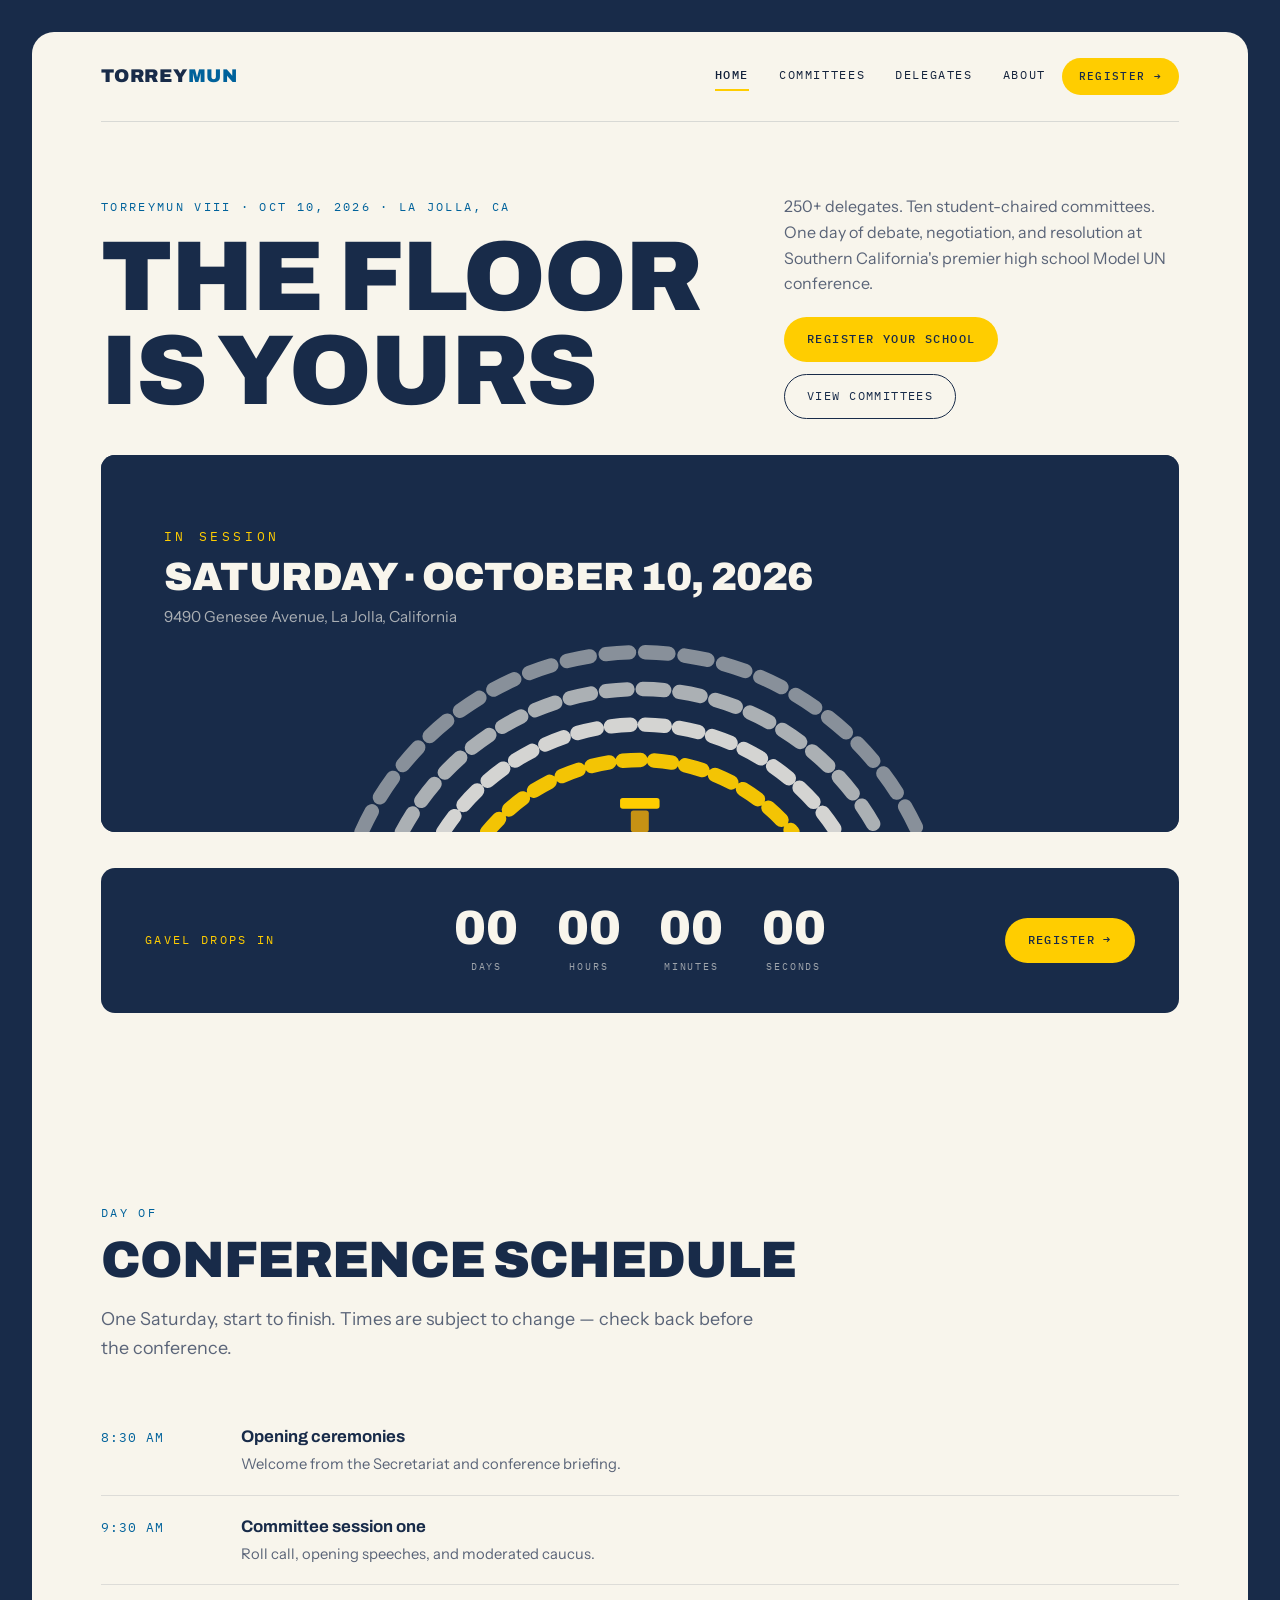
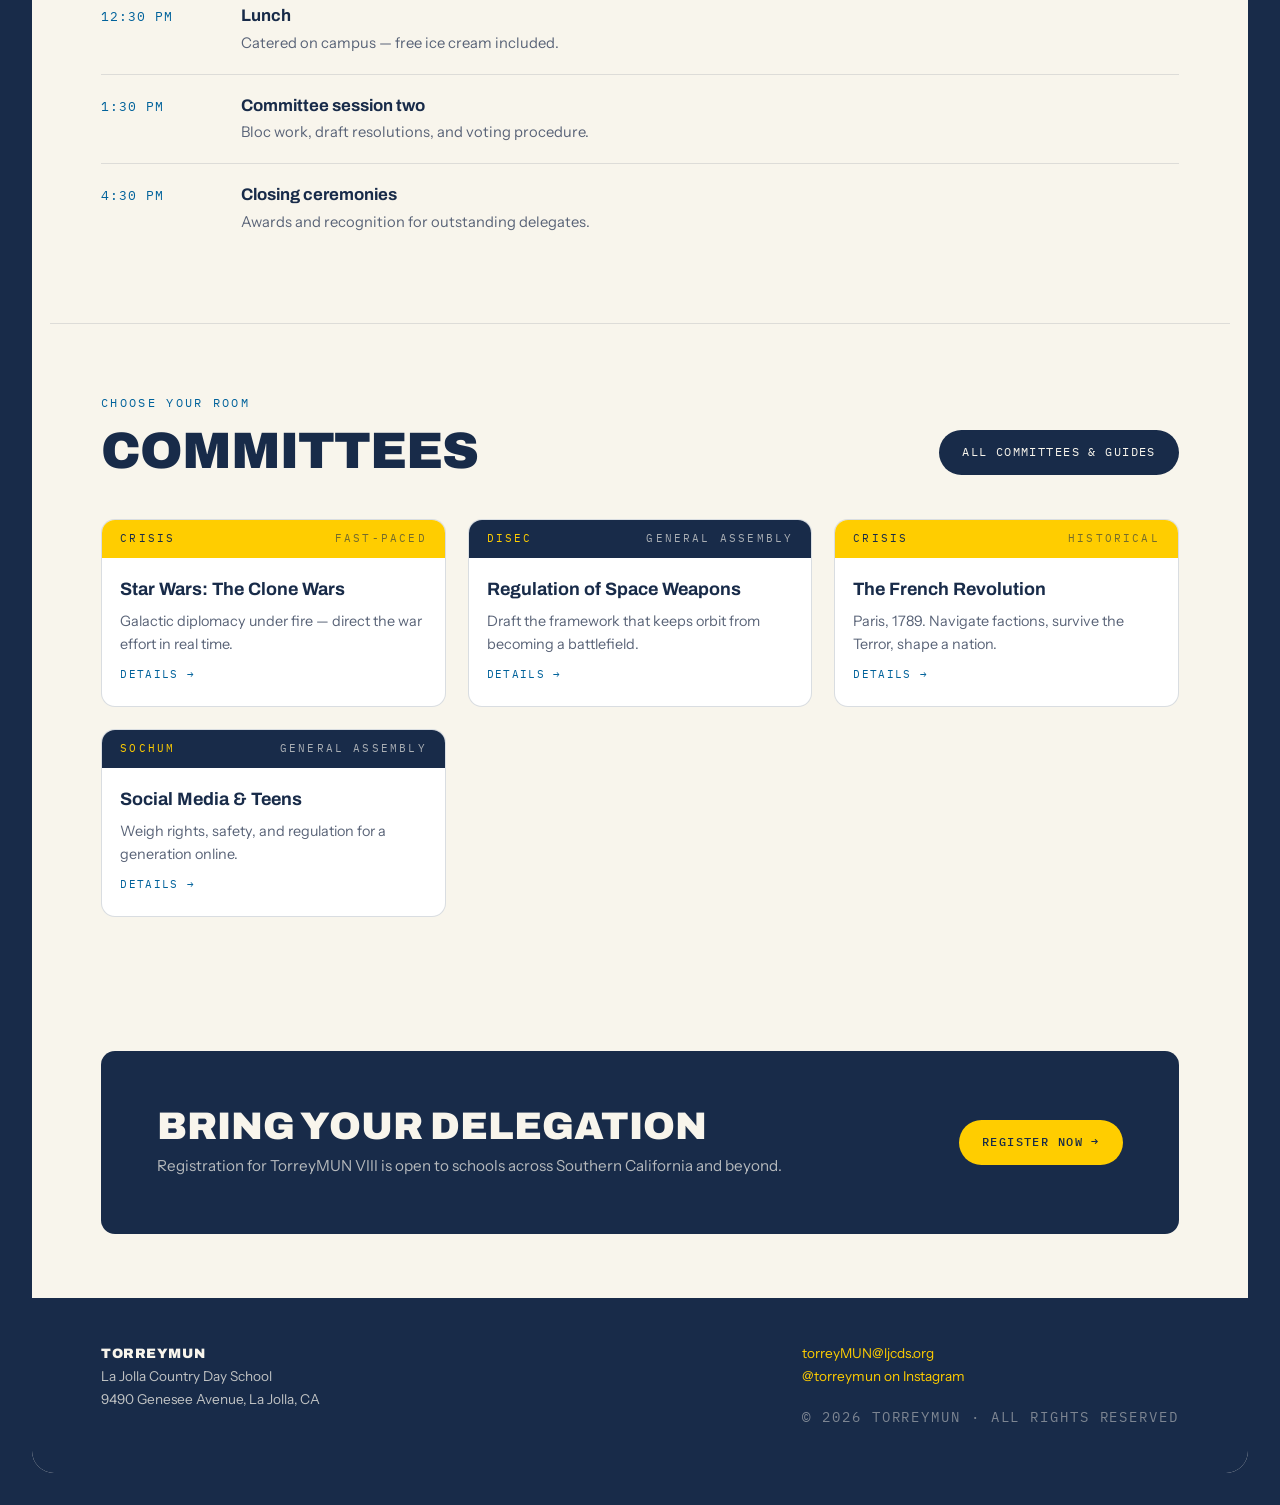
==== index.html @ b43b4462 "Add files via upload" ====
<!DOCTYPE html>
<html lang="en">
<head>
<meta charset="UTF-8">
<meta name="viewport" content="width=device-width, initial-scale=1.0">
<title>TorreyMUN VIII — October 10, 2026 · La Jolla Country Day School</title>
<meta name="description" content="TorreyMUN VIII: Southern California's premier high school Model United Nations conference. October 10, 2026 at La Jolla Country Day School.">
<link rel="preconnect" href="https://fonts.googleapis.com">
<link rel="preconnect" href="https://fonts.gstatic.com" crossorigin>
<link href="https://fonts.googleapis.com/css2?family=Archivo:wght@700;900&family=IBM+Plex+Mono:wght@400;500&family=Instrument+Sans:wght@400;500;600&display=swap" rel="stylesheet">
<link rel="stylesheet" href="styles.css">
</head>
<body>
<div class="page">

  <header class="wrap">
    <nav class="nav" aria-label="Main">
      <a class="brand" href="index.html">TORREY<span>MUN</span></a>
      <div class="nav-links">
        <a href="index.html" aria-current="page">Home</a>
        <a href="committees.html">Committees</a>
        <a href="delegates.html">Delegates</a>
        <a href="about.html">About</a>
      </div>
      <!-- REPLACE href with your registration Google Form link -->
      <a class="btn btn-gold btn-sm" href="#register">Register →</a>
    </nav>
  </header>

  <main>
    <section class="hero wrap">
      <div class="hero-grid">
        <div>
          <span class="eyebrow">TorreyMUN VIII · Oct 10, 2026 · La Jolla, CA</span>
          <h1 class="display">The floor<br>is yours</h1>
        </div>
        <div class="hero-side">
          <p>250+ delegates. Ten student-chaired committees. One day of debate, negotiation, and resolution at Southern California's premier high school Model UN conference.</p>
          <div class="hero-actions">
            <!-- REPLACE href with your registration Google Form link -->
            <a class="btn btn-gold" href="#register">Register your school</a>
            <a class="btn btn-outline" href="committees.html">View committees</a>
          </div>
        </div>
      </div>

      <!-- Assembly hall: seat rows drawn as dashed arcs -->
      <svg class="hall" viewBox="0 0 1200 420" role="img" aria-label="Illustration of a General Assembly hall viewed from above: curved rows of delegate seats facing a podium">
        <rect width="1200" height="420" fill="#182B49"/>
        <!-- podium at the front of the hall -->
        <rect x="578" y="382" width="44" height="12" rx="3" fill="#FFCD00"/>
        <rect x="590" y="396" width="20" height="24" rx="3" fill="#C69214"/>
        <!-- seat rows (dashed arcs, concave toward the podium) -->
        <g fill="none" stroke-linecap="round">
          <path d="M 290 420 A 340 340 0 0 1 910 420" stroke="#F8F5EC" stroke-width="16" stroke-dasharray="26 18" opacity="0.5"/>
          <path d="M 335 420 A 300 300 0 0 1 865 420" stroke="#F8F5EC" stroke-width="16" stroke-dasharray="24 17" opacity="0.66"/>
          <path d="M 381 420 A 260 260 0 0 1 819 420" stroke="#F8F5EC" stroke-width="16" stroke-dasharray="22 16" opacity="0.84"/>
          <path d="M 430 420 A 220 220 0 0 1 770 420" stroke="#FFCD00" stroke-width="16" stroke-dasharray="20 15" opacity="0.95"/>
        </g>
        <!-- header text inside hall -->
        <text x="70" y="96" fill="#FFCD00" font-family="'IBM Plex Mono', monospace" font-size="15" letter-spacing="4">IN SESSION</text>
        <text x="70" y="150" fill="#F8F5EC" font-family="'Archivo', sans-serif" font-weight="900" font-size="44" letter-spacing="-0.5">SATURDAY · OCTOBER 10, 2026</text>
        <text x="70" y="186" fill="rgba(248,245,236,0.65)" font-family="'Instrument Sans', sans-serif" font-size="17">9490 Genesee Avenue, La Jolla, California</text>
      </svg>

      <div class="countdown-strip">
        <p class="countdown-label">Gavel drops in</p>
        <div class="countdown" id="countdown" aria-live="polite">
          <div class="count-unit"><b id="cd-days">—</b><small>Days</small></div>
          <div class="count-unit"><b id="cd-hours">—</b><small>Hours</small></div>
          <div class="count-unit"><b id="cd-mins">—</b><small>Minutes</small></div>
          <div class="count-unit"><b id="cd-secs">—</b><small>Seconds</small></div>
        </div>
        <a class="btn btn-gold" href="#register">Register →</a>
      </div>
    </section>

    <section class="section wrap" id="schedule">
      <div class="section-head">
        <div>
          <span class="eyebrow">Day of</span>
          <h2 class="display">Conference schedule</h2>
        </div>
        <p class="lede">One Saturday, start to finish. Times are subject to change — check back before the conference.</p>
      </div>
      <ul class="schedule">
        <li><time>8:30 AM</time><div><strong>Opening ceremonies</strong><span>Welcome from the Secretariat and conference briefing.</span></div></li>
        <li><time>9:30 AM</time><div><strong>Committee session one</strong><span>Roll call, opening speeches, and moderated caucus.</span></div></li>
        <li><time>12:30 PM</time><div><strong>Lunch</strong><span>Catered on campus — free ice cream included.</span></div></li>
        <li><time>1:30 PM</time><div><strong>Committee session two</strong><span>Bloc work, draft resolutions, and voting procedure.</span></div></li>
        <li><time>4:30 PM</time><div><strong>Closing ceremonies</strong><span>Awards and recognition for outstanding delegates.</span></div></li>
      </ul>
    </section>

    <section class="section wrap">
      <div class="section-head">
        <div>
          <span class="eyebrow">Choose your room</span>
          <h2 class="display">Committees</h2>
        </div>
        <a class="btn btn-navy" href="committees.html">All committees &amp; guides</a>
      </div>
      <div class="card-grid">
        <article class="placard crisis">
          <div class="placard-top"><span>Crisis</span><span class="type">Fast-paced</span></div>
          <div class="placard-body">
            <h3>Star Wars: The Clone Wars</h3>
            <p>Galactic diplomacy under fire — direct the war effort in real time.</p>
            <a class="placard-link" href="committees.html">Details →</a>
          </div>
        </article>
        <article class="placard">
          <div class="placard-top"><span>DISEC</span><span class="type">General Assembly</span></div>
          <div class="placard-body">
            <h3>Regulation of Space Weapons</h3>
            <p>Draft the framework that keeps orbit from becoming a battlefield.</p>
            <a class="placard-link" href="committees.html">Details →</a>
          </div>
        </article>
        <article class="placard crisis">
          <div class="placard-top"><span>Crisis</span><span class="type">Historical</span></div>
          <div class="placard-body">
            <h3>The French Revolution</h3>
            <p>Paris, 1789. Navigate factions, survive the Terror, shape a nation.</p>
            <a class="placard-link" href="committees.html">Details →</a>
          </div>
        </article>
        <article class="placard">
          <div class="placard-top"><span>SOCHUM</span><span class="type">General Assembly</span></div>
          <div class="placard-body">
            <h3>Social Media &amp; Teens</h3>
            <p>Weigh rights, safety, and regulation for a generation online.</p>
            <a class="placard-link" href="committees.html">Details →</a>
          </div>
        </article>
      </div>
    </section>

    <div class="wrap" id="register">
      <div class="cta-band">
        <div>
          <h2>Bring your delegation</h2>
          <p>Registration for TorreyMUN VIII is open to schools across Southern California and beyond.</p>
        </div>
        <!-- REPLACE href with your registration Google Form link -->
        <a class="btn btn-gold" href="mailto:torreyMUN@ljcds.org?subject=TorreyMUN%20VIII%20Registration">Register now →</a>
      </div>
    </div>
  </main>

  <footer class="footer">
    <div class="wrap">
      <div>
        <p class="footer-brand">TORREYMUN</p>
        <p>La Jolla Country Day School<br>9490 Genesee Avenue, La Jolla, CA</p>
      </div>
      <div>
        <p><a href="mailto:torreyMUN@ljcds.org">torreyMUN@ljcds.org</a><br>
        <a href="https://instagram.com/torreymun" rel="noopener">@torreymun on Instagram</a></p>
        <p class="footer-meta">© 2026 TorreyMUN · All rights reserved</p>
      </div>
    </div>
  </footer>

</div>

<script>
(function () {
  var target = new Date("2026-10-10T08:30:00-07:00").getTime();
  var els = {
    d: document.getElementById("cd-days"),
    h: document.getElementById("cd-hours"),
    m: document.getElementById("cd-mins"),
    s: document.getElementById("cd-secs")
  };
  function pad(n) { return String(n).padStart(2, "0"); }
  function tick() {
    var diff = target - Date.now();
    if (diff <= 0) {
      els.d.textContent = "00"; els.h.textContent = "00";
      els.m.textContent = "00"; els.s.textContent = "00";
      return;
    }
    els.d.textContent = pad(Math.floor(diff / 864e5));
    els.h.textContent = pad(Math.floor(diff / 36e5) % 24);
    els.m.textContent = pad(Math.floor(diff / 6e4) % 60);
    els.s.textContent = pad(Math.floor(diff / 1e3) % 60);
    setTimeout(tick, 1000);
  }
  tick();
})();
</script>
</body>
</html>
---- styles.css ----
/* ============================================================
   TorreyMUN — shared styles
   Palette (UC San Diego brand colors):
   Navy  #182B49  · Blue #00629B · Gold #FFCD00
   Cream #F8F5EC  · Ink  #10203B
   ============================================================ */

:root {
  --navy: #182B49;
  --navy-deep: #101E34;
  --blue: #00629B;
  --gold: #FFCD00;
  --gold-deep: #C69214;
  --cream: #F8F5EC;
  --sand: #EDE7D8;
  --ink: #14233C;
  --muted: #5A6478;
  --radius-card: 22px;
  --radius-inner: 14px;
  --font-display: "Archivo", sans-serif;
  --font-body: "Instrument Sans", sans-serif;
  --font-mono: "IBM Plex Mono", monospace;
}

* { box-sizing: border-box; margin: 0; padding: 0; }

html { scroll-behavior: smooth; }

body {
  background: var(--navy);
  color: var(--ink);
  font-family: var(--font-body);
  font-size: 1rem;
  line-height: 1.6;
  -webkit-font-smoothing: antialiased;
}

/* The floating cream "page" on the navy frame */
.page {
  background: var(--cream);
  border-radius: var(--radius-card);
  margin: clamp(10px, 2.5vw, 36px);
  overflow: hidden;
  min-height: calc(100vh - clamp(20px, 5vw, 72px));
  display: flex;
  flex-direction: column;
}

.wrap {
  width: 100%;
  max-width: 1180px;
  margin-inline: auto;
  padding-inline: clamp(20px, 4vw, 56px);
}

/* ---------- Navigation ---------- */
.nav {
  display: flex;
  align-items: center;
  gap: 16px;
  flex-wrap: wrap;
  padding-block: clamp(16px, 2.5vw, 26px);
  border-bottom: 1px solid rgba(24, 43, 73, 0.14);
}

.brand {
  font-family: var(--font-display);
  font-weight: 900;
  letter-spacing: 0.04em;
  font-size: 1.15rem;
  color: var(--navy);
  text-decoration: none;
  margin-right: auto;
  white-space: nowrap;
}
.brand span { color: var(--blue); }

.nav-links {
  display: flex;
  gap: clamp(14px, 2.4vw, 30px);
  align-items: center;
  flex-wrap: wrap;
}

.nav-links a {
  font-family: var(--font-mono);
  font-size: 0.72rem;
  letter-spacing: 0.14em;
  text-transform: uppercase;
  color: var(--ink);
  text-decoration: none;
  padding-block: 4px;
  border-bottom: 2px solid transparent;
}
.nav-links a:hover { border-bottom-color: var(--gold-deep); }
.nav-links a[aria-current="page"] { border-bottom-color: var(--gold); font-weight: 500; }

/* ---------- Buttons ---------- */
.btn {
  display: inline-flex;
  align-items: center;
  gap: 8px;
  font-family: var(--font-mono);
  font-size: 0.74rem;
  letter-spacing: 0.12em;
  text-transform: uppercase;
  text-decoration: none;
  border-radius: 999px;
  padding: 12px 22px;
  transition: transform 0.15s ease, background 0.15s ease;
  cursor: pointer;
  border: 1.5px solid transparent;
}
.btn:active { transform: scale(0.97); }

.btn-gold { background: var(--gold); color: var(--navy); font-weight: 500; }
.btn-gold:hover { background: #FFD83D; }

.btn-navy { background: var(--navy); color: var(--cream); }
.btn-navy:hover { background: var(--blue); }

.btn-outline { border-color: var(--navy); color: var(--navy); background: transparent; }
.btn-outline:hover { background: var(--navy); color: var(--cream); }

.btn-sm { padding: 9px 16px; font-size: 0.68rem; }

/* ---------- Type ---------- */
.display {
  font-family: var(--font-display);
  font-weight: 900;
  text-transform: uppercase;
  line-height: 0.95;
  letter-spacing: -0.02em;
  color: var(--navy);
}

h1.display { font-size: clamp(2.6rem, 8.5vw, 6.2rem); }
h2.display { font-size: clamp(1.9rem, 4.5vw, 3.2rem); }

.eyebrow {
  font-family: var(--font-mono);
  font-size: 0.72rem;
  letter-spacing: 0.2em;
  text-transform: uppercase;
  color: var(--blue);
  display: block;
  margin-bottom: 14px;
}

.lede { font-size: clamp(1rem, 1.4vw, 1.15rem); color: var(--muted); max-width: 56ch; }

/* ---------- Hero ---------- */
.hero { padding-block: clamp(36px, 6vw, 72px) clamp(28px, 4vw, 48px); }

.hero-grid {
  display: grid;
  grid-template-columns: 1.6fr 1fr;
  gap: clamp(24px, 4vw, 64px);
  align-items: end;
}

.hero-side p { color: var(--muted); margin-bottom: 20px; }
.hero-actions { display: flex; gap: 12px; flex-wrap: wrap; }

/* ---------- Assembly hall figure ---------- */
.hall {
  display: block;
  width: 100%;
  border-radius: var(--radius-inner);
  background: var(--navy);
  margin-block: clamp(20px, 3vw, 36px);
}

/* ---------- Countdown ---------- */
.countdown-strip {
  background: var(--navy);
  color: var(--cream);
  border-radius: var(--radius-inner);
  padding: clamp(22px, 3.5vw, 36px) clamp(20px, 4vw, 44px);
  display: flex;
  align-items: center;
  gap: clamp(18px, 4vw, 48px);
  flex-wrap: wrap;
  justify-content: space-between;
  margin-bottom: clamp(40px, 6vw, 72px);
}
.countdown-label { font-family: var(--font-mono); font-size: 0.72rem; letter-spacing: 0.2em; text-transform: uppercase; color: var(--gold); max-width: 22ch; }
.countdown { display: flex; gap: clamp(16px, 3vw, 40px); }
.count-unit { text-align: center; }
.count-unit b {
  display: block;
  font-family: var(--font-display);
  font-weight: 900;
  font-size: clamp(1.8rem, 4.5vw, 3rem);
  line-height: 1;
  color: var(--cream);
  font-variant-numeric: tabular-nums;
}
.count-unit small { font-family: var(--font-mono); font-size: 0.62rem; letter-spacing: 0.18em; text-transform: uppercase; color: rgba(248,245,236,0.6); }

/* ---------- Sections ---------- */
.section { padding-block: clamp(36px, 5.5vw, 72px); }
.section + .section { border-top: 1px solid rgba(24,43,73,0.12); }
.section-head { margin-bottom: clamp(24px, 3.5vw, 44px); display: flex; justify-content: space-between; align-items: end; gap: 20px; flex-wrap: wrap; }

/* ---------- Schedule ---------- */
.schedule { list-style: none; }
.schedule li {
  display: grid;
  grid-template-columns: 120px 1fr;
  gap: 20px;
  padding-block: 18px;
  border-bottom: 1px solid rgba(24,43,73,0.12);
  align-items: baseline;
}
.schedule li:last-child { border-bottom: none; }
.schedule time { font-family: var(--font-mono); font-size: 0.8rem; letter-spacing: 0.08em; color: var(--blue); }
.schedule strong { font-family: var(--font-display); font-weight: 700; font-size: 1.05rem; color: var(--navy); display: block; }
.schedule span { color: var(--muted); font-size: 0.92rem; }

/* ---------- Committee placards ---------- */
.card-grid {
  display: grid;
  grid-template-columns: repeat(auto-fill, minmax(255px, 1fr));
  gap: clamp(14px, 2vw, 22px);
}

.placard {
  background: #fff;
  border: 1.5px solid rgba(24,43,73,0.16);
  border-radius: var(--radius-inner);
  overflow: hidden;
  display: flex;
  flex-direction: column;
  transition: transform 0.18s ease, box-shadow 0.18s ease;
}
.placard:hover { transform: translateY(-4px); box-shadow: 0 12px 28px rgba(16,30,52,0.14); }

.placard-top {
  background: var(--navy);
  color: var(--gold);
  font-family: var(--font-mono);
  font-size: 0.68rem;
  letter-spacing: 0.2em;
  text-transform: uppercase;
  padding: 10px 18px;
  display: flex;
  justify-content: space-between;
  gap: 10px;
}
.placard-top .type { color: rgba(248,245,236,0.65); }

.placard-body { padding: 20px 18px 22px; display: flex; flex-direction: column; gap: 10px; flex: 1; }
.placard-body h3 { font-family: var(--font-display); font-weight: 700; font-size: 1.12rem; line-height: 1.25; color: var(--navy); }
.placard-body p { font-size: 0.9rem; color: var(--muted); flex: 1; }

.placard-link {
  font-family: var(--font-mono); font-size: 0.7rem; letter-spacing: 0.12em; text-transform: uppercase;
  color: var(--blue); text-decoration: none; display: inline-flex; align-items: center; gap: 6px;
}
.placard-link:hover { color: var(--navy); text-decoration: underline; }

/* Crisis variant */
.placard.crisis .placard-top { background: var(--gold); color: var(--navy); }
.placard.crisis .placard-top .type { color: rgba(24,43,73,0.6); }

/* ---------- Info panels / checklists ---------- */
.panel {
  background: var(--sand);
  border-radius: var(--radius-inner);
  padding: clamp(22px, 3vw, 34px);
}
.panel h3 { font-family: var(--font-display); font-weight: 700; font-size: 1.15rem; color: var(--navy); margin-bottom: 12px; text-transform: uppercase; letter-spacing: 0.02em; }

.two-col { display: grid; grid-template-columns: 1fr 1fr; gap: clamp(16px, 2.5vw, 28px); }

.checklist { list-style: none; }
.checklist li { padding: 10px 0 10px 30px; position: relative; border-bottom: 1px solid rgba(24,43,73,0.1); font-size: 0.95rem; }
.checklist li:last-child { border-bottom: none; }
.checklist li::before {
  content: "";
  position: absolute; left: 0; top: 16px;
  width: 14px; height: 14px; border-radius: 3px;
  background: var(--gold);
}

/* Step flow */
.steps { display: grid; grid-template-columns: repeat(auto-fit, minmax(210px, 1fr)); gap: clamp(14px, 2vw, 22px); counter-reset: step; }
.step { background: #fff; border: 1.5px solid rgba(24,43,73,0.16); border-radius: var(--radius-inner); padding: 22px 20px; counter-increment: step; }
.step::before {
  content: counter(step, decimal-leading-zero);
  font-family: var(--font-mono); font-size: 0.72rem; letter-spacing: 0.16em;
  color: var(--gold-deep); display: block; margin-bottom: 10px;
}
.step h3 { font-family: var(--font-display); font-weight: 700; font-size: 1.05rem; color: var(--navy); margin-bottom: 8px; }
.step p { font-size: 0.9rem; color: var(--muted); }

/* ---------- Paper spec ---------- */
.spec-grid { display: grid; grid-template-columns: repeat(auto-fit, minmax(160px, 1fr)); gap: 14px; margin-top: 8px; }
.spec {
  background: #fff; border: 1.5px solid rgba(24,43,73,0.16);
  border-radius: var(--radius-inner); padding: 18px;
}
.spec b { font-family: var(--font-display); font-weight: 700; color: var(--navy); display: block; font-size: 1rem; }
.spec small { font-family: var(--font-mono); font-size: 0.62rem; letter-spacing: 0.16em; text-transform: uppercase; color: var(--muted); }

/* ---------- Timeline (about) ---------- */
.timeline { list-style: none; border-left: 2px solid var(--gold); margin-left: 6px; }
.timeline li { padding: 0 0 26px 26px; position: relative; }
.timeline li:last-child { padding-bottom: 4px; }
.timeline li::before {
  content: ""; position: absolute; left: -8px; top: 4px;
  width: 14px; height: 14px; border-radius: 50%;
  background: var(--navy); border: 3px solid var(--gold);
}
.timeline b { font-family: var(--font-mono); font-size: 0.72rem; letter-spacing: 0.16em; color: var(--blue); display: block; margin-bottom: 4px; }
.timeline p { color: var(--ink); font-size: 0.97rem; max-width: 60ch; }

/* ---------- Secretariat ---------- */
.people { display: grid; grid-template-columns: repeat(auto-fill, minmax(200px, 1fr)); gap: clamp(14px, 2vw, 22px); }
.person { background: #fff; border: 1.5px solid rgba(24,43,73,0.16); border-radius: var(--radius-inner); padding: 24px 20px; text-align: center; }
.avatar {
  width: 72px; height: 72px; border-radius: 50%;
  background: var(--navy); color: var(--gold);
  font-family: var(--font-display); font-weight: 900; font-size: 1.5rem;
  display: flex; align-items: center; justify-content: center;
  margin: 0 auto 14px;
}
.person h3 { font-family: var(--font-display); font-weight: 700; font-size: 1.02rem; color: var(--navy); }
.person small { font-family: var(--font-mono); font-size: 0.62rem; letter-spacing: 0.14em; text-transform: uppercase; color: var(--gold-deep); display: block; margin: 6px 0 10px; }
.person p { font-size: 0.86rem; color: var(--muted); }

/* ---------- Badges row ---------- */
.badges { display: flex; flex-wrap: wrap; gap: 10px; }
.badge {
  font-family: var(--font-mono); font-size: 0.7rem; letter-spacing: 0.12em; text-transform: uppercase;
  border: 1.5px solid var(--navy); color: var(--navy);
  border-radius: 999px; padding: 8px 16px;
}

/* ---------- CTA band ---------- */
.cta-band {
  background: var(--navy);
  border-radius: var(--radius-inner);
  color: var(--cream);
  padding: clamp(30px, 5vw, 56px);
  display: flex; align-items: center; justify-content: space-between; gap: 24px; flex-wrap: wrap;
  margin-block: clamp(36px, 5vw, 64px);
}
.cta-band h2 { font-family: var(--font-display); font-weight: 900; text-transform: uppercase; font-size: clamp(1.5rem, 3.4vw, 2.4rem); line-height: 1; }
.cta-band p { color: rgba(248,245,236,0.7); margin-top: 8px; font-size: 0.95rem; }

/* ---------- Footer ---------- */
.footer {
  margin-top: auto;
  background: var(--navy);
  color: rgba(248,245,236,0.75);
  padding-block: clamp(28px, 4vw, 44px);
}
.footer .wrap { display: flex; justify-content: space-between; gap: 24px; flex-wrap: wrap; align-items: start; }
.footer-brand { font-family: var(--font-display); font-weight: 900; font-size: 1.2rem; color: var(--cream); letter-spacing: 0.04em; }
.footer a { color: var(--gold); text-decoration: none; }
.footer a:hover { text-decoration: underline; }
.footer p { font-size: 0.85rem; line-height: 1.7; }
.footer-meta { font-family: var(--font-mono); font-size: 0.66rem; letter-spacing: 0.14em; text-transform: uppercase; margin-top: 18px; color: rgba(248,245,236,0.45); }

/* ---------- Focus + motion ---------- */
a:focus-visible, button:focus-visible {
  outline: 3px solid var(--gold);
  outline-offset: 2px;
  border-radius: 4px;
}

@media (prefers-reduced-motion: reduce) {
  html { scroll-behavior: auto; }
  * { transition: none !important; animation: none !important; }
}

/* ---------- Responsive ---------- */
@media (max-width: 860px) {
  .hero-grid { grid-template-columns: 1fr; align-items: start; }
  .two-col { grid-template-columns: 1fr; }
}

@media (max-width: 560px) {
  .nav { gap: 10px; }
  .brand { width: 100%; }
  .nav-links { gap: 14px; }
  .schedule li { grid-template-columns: 1fr; gap: 4px; }
  .countdown-strip { justify-content: center; text-align: center; }
  .countdown-label { max-width: none; }
  .cta-band { text-align: center; justify-content: center; }
}
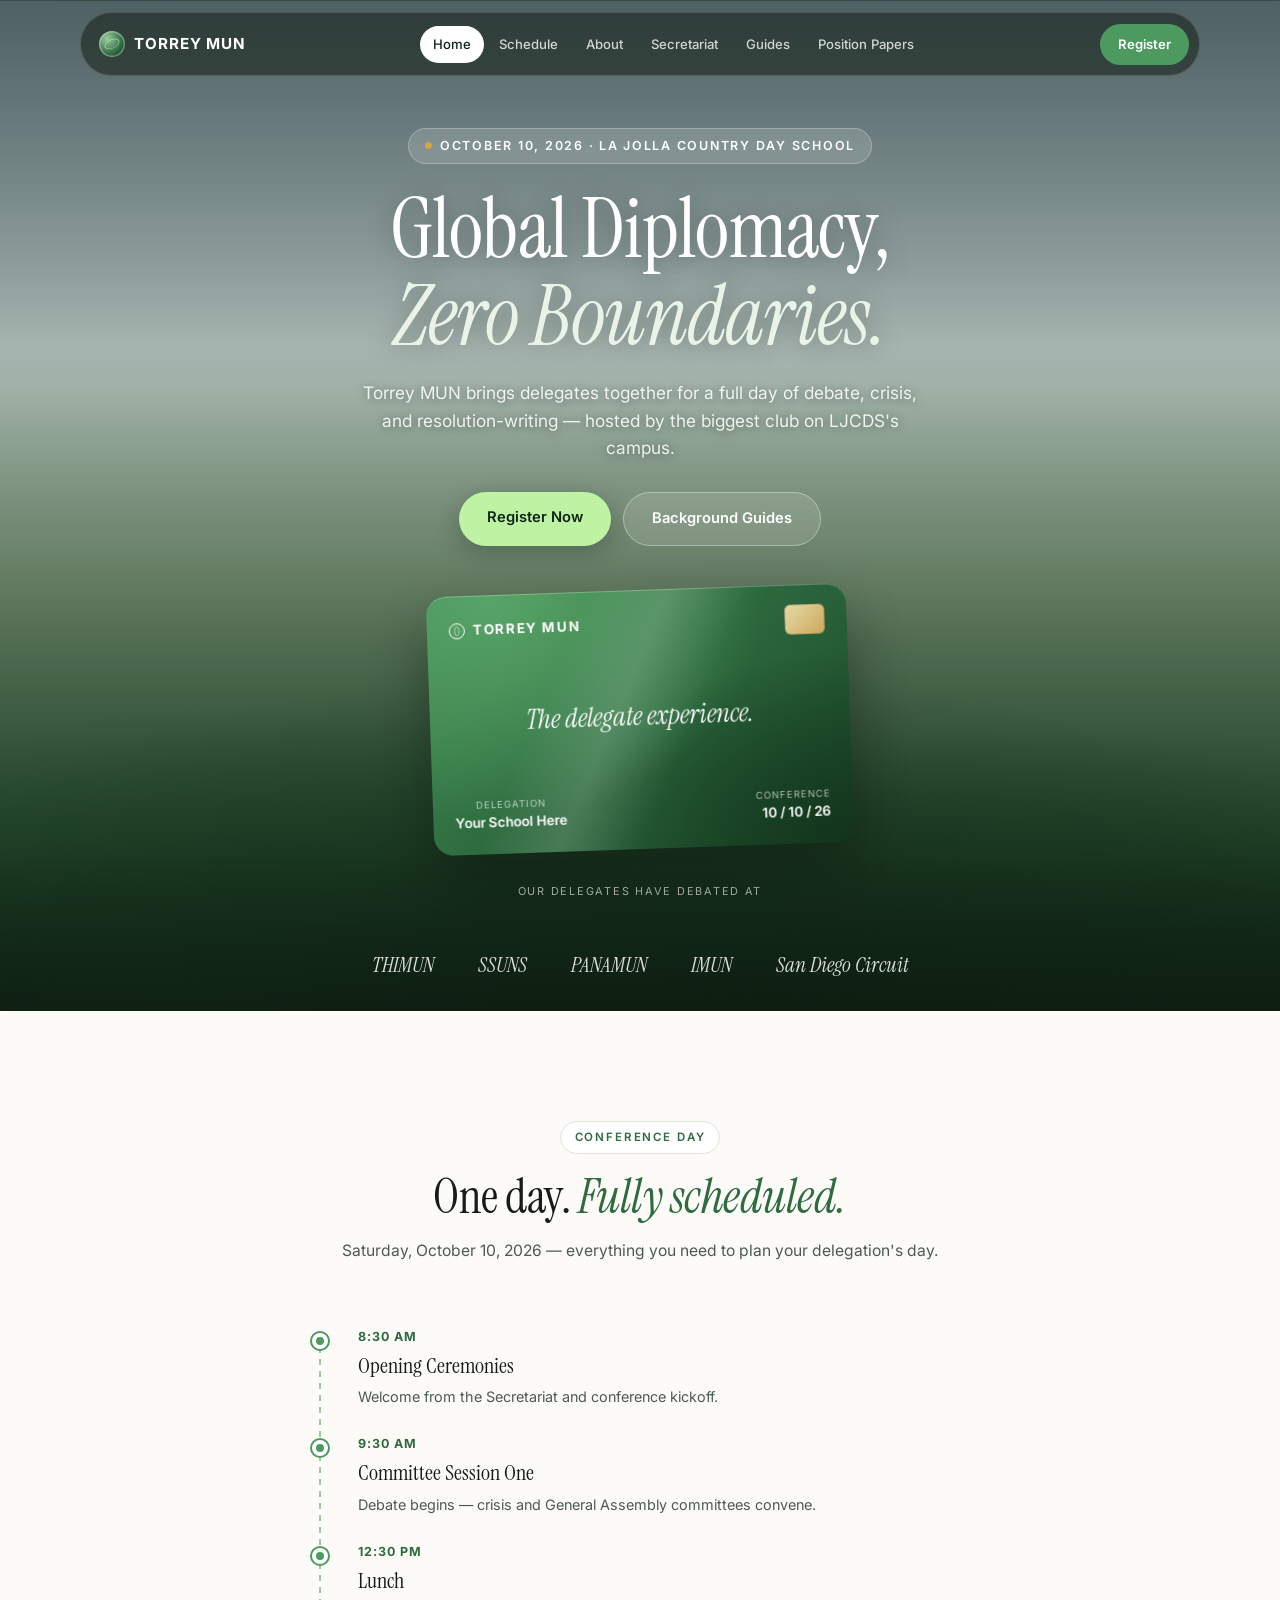
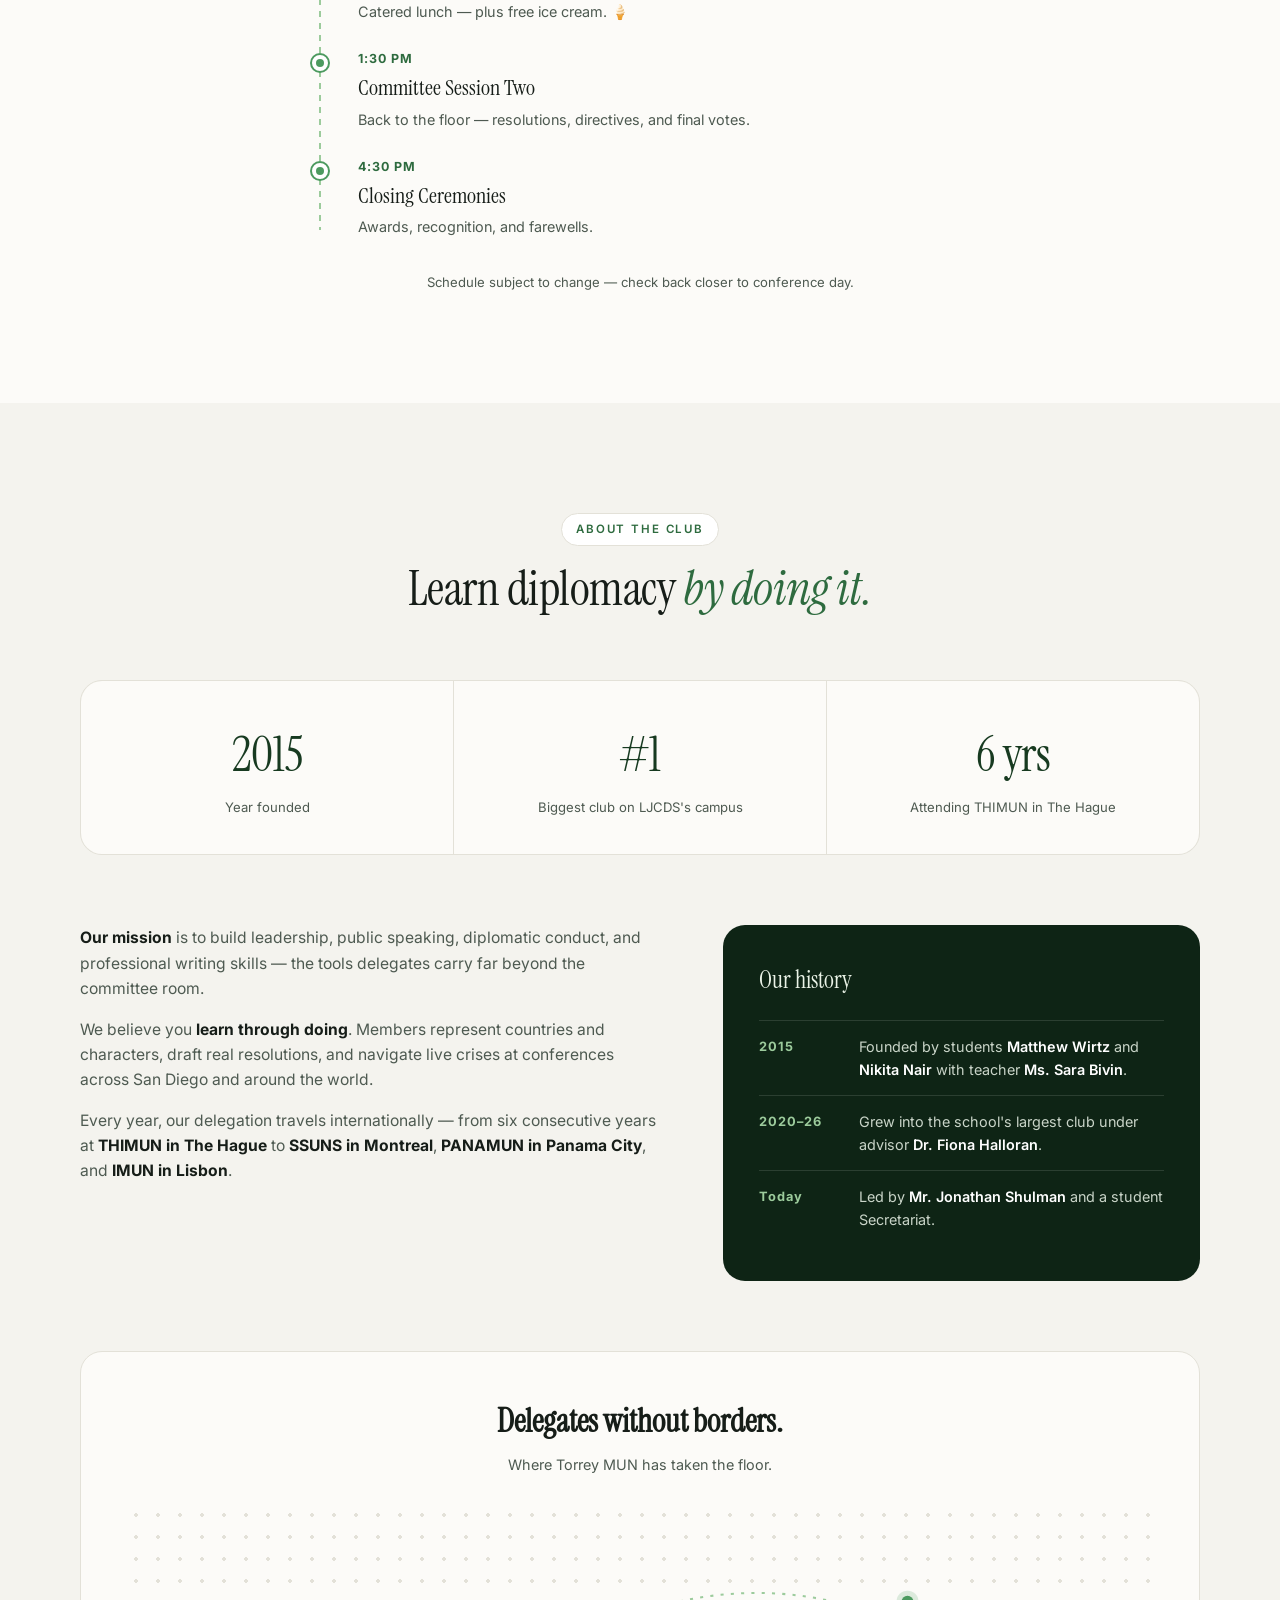
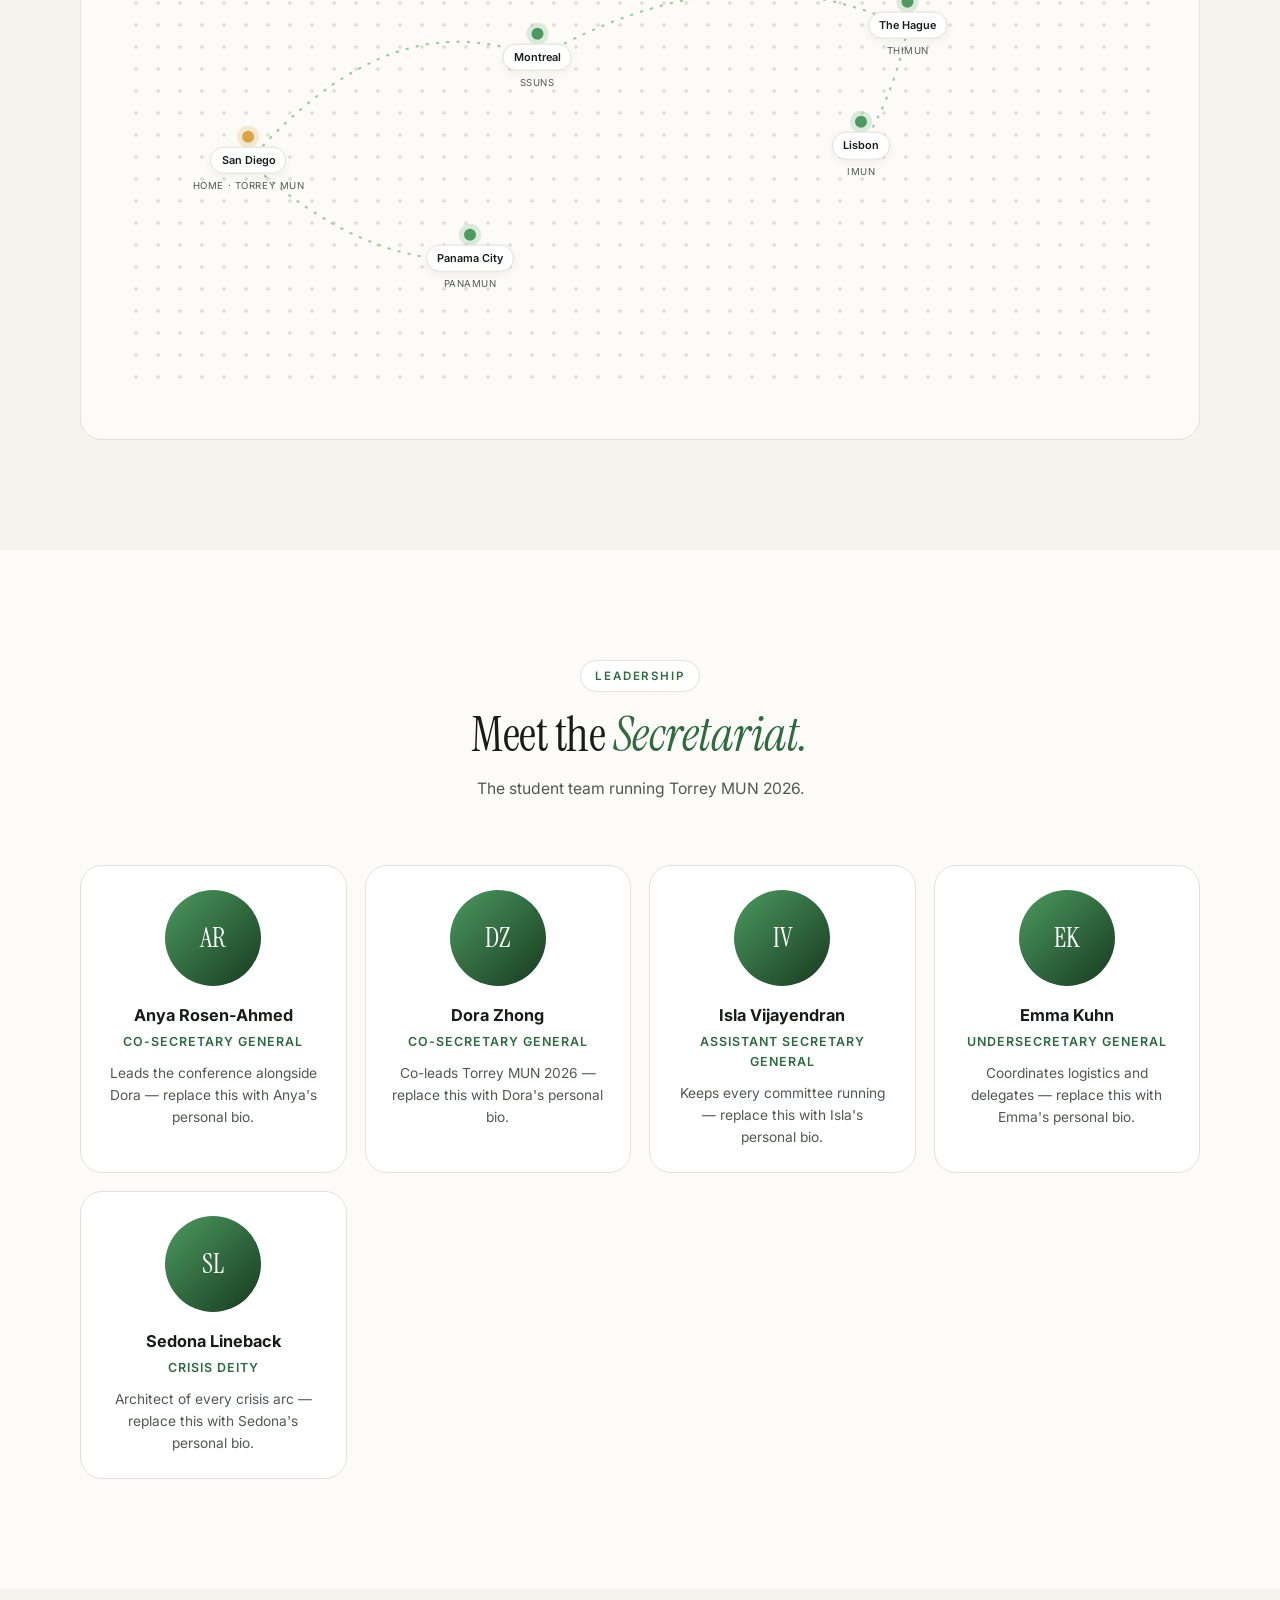
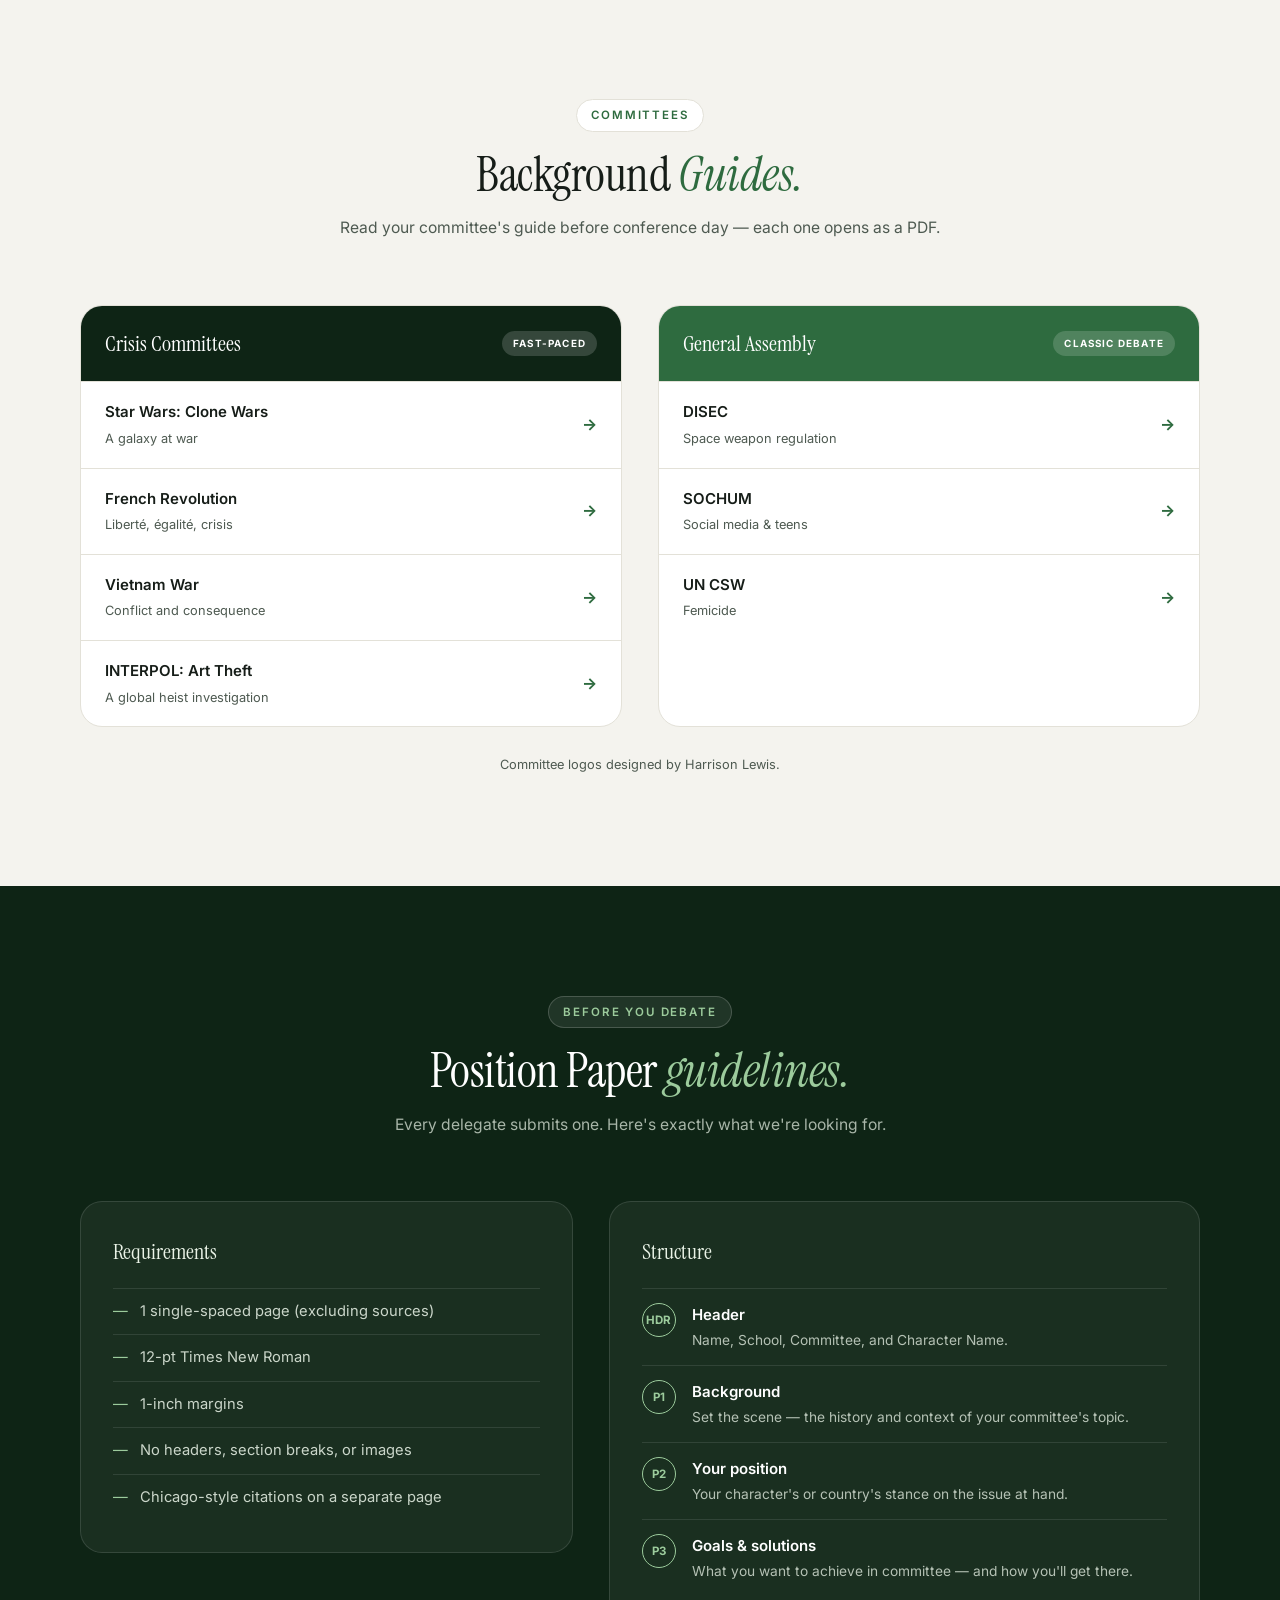
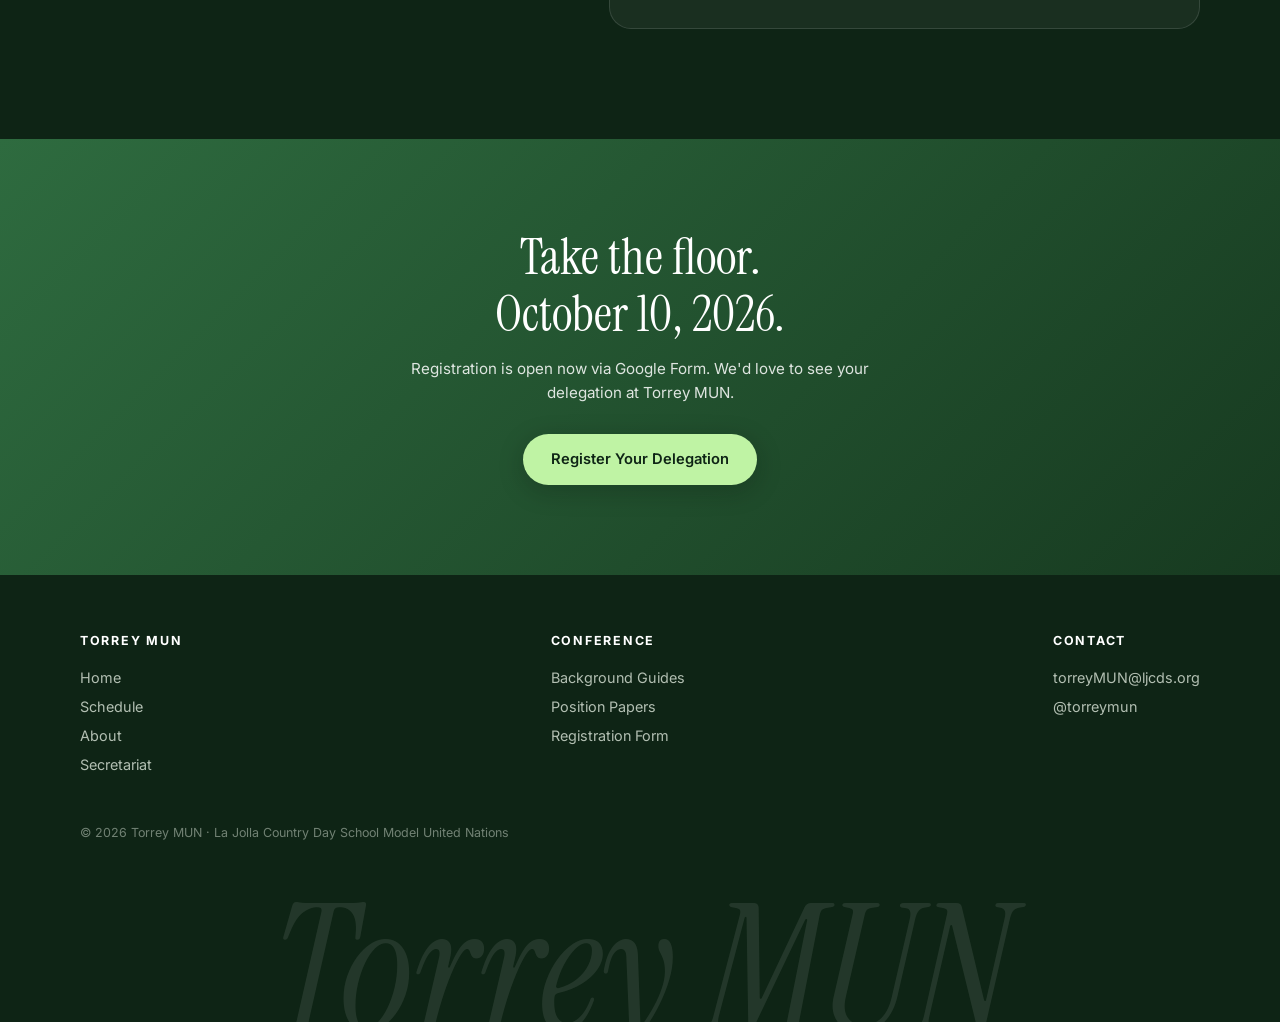
==== commit 62ac9397: "Replace 'Hello World' with 'Goodbye World'" ====
--- a/index.html
+++ b/index.html
@@ -3,192 +3,845 @@
 <head>
 <meta charset="UTF-8">
 <meta name="viewport" content="width=device-width, initial-scale=1.0">
-<title>TorreyMUN VIII — October 10, 2026 · La Jolla Country Day School</title>
-<meta name="description" content="TorreyMUN VIII: Southern California's premier high school Model United Nations conference. October 10, 2026 at La Jolla Country Day School.">
+<title>Torrey MUN — La Jolla Country Day School Model United Nations</title>
+<meta name="description" content="Torrey MUN Conference — October 10, 2026 at La Jolla Country Day School. Registration, schedule, background guides, and position paper guidelines.">
+
 <link rel="preconnect" href="https://fonts.googleapis.com">
 <link rel="preconnect" href="https://fonts.gstatic.com" crossorigin>
-<link href="https://fonts.googleapis.com/css2?family=Archivo:wght@700;900&family=IBM+Plex+Mono:wght@400;500&family=Instrument+Sans:wght@400;500;600&display=swap" rel="stylesheet">
-<link rel="stylesheet" href="styles.css">
+<link href="https://fonts.googleapis.com/css2?family=Instrument+Serif:ital@0;1&family=Inter:wght@400;500;600;700&display=swap" rel="stylesheet">
+
+<style>
+/* ============================================================
+   ✏️  EDIT ME — QUICK CONFIG
+   1. HERO IMAGES: paste your own image URLs below.
+      - Desktop image: wide/landscape works best (e.g. 2400×1400)
+      - Mobile image: tall/portrait works best (e.g. 1080×1600)
+      If you leave these blank, a built-in green gradient shows instead.
+   2. LINKS: search this file for "REPLACE-LINK" to update the
+      Google Form registration link and the Drive PDF links.
+   ============================================================ */
+:root{
+  --hero-bg-desktop: url('');   /* ← paste desktop image URL between the quotes */
+  --hero-bg-mobile:  url('');   /* ← paste mobile image URL between the quotes  */
+
+  /* ---- design tokens (safe to tweak) ---- */
+  --green-950:#0E2415;
+  --green-900:#173A20;
+  --green-700:#2E6B3F;
+  --green-500:#4C9A5F;
+  --green-300:#9CCB9C;
+  --cream:#F4F3EE;
+  --paper:#FCFBF8;
+  --ink:#161D18;
+  --ink-soft:#4E5A51;
+  --line:#E3E1D8;
+  --gold:#D9A441;
+  --nav-h:64px;
+  --radius-lg:22px;
+  --radius-md:14px;
+}
+
+*{margin:0;padding:0;box-sizing:border-box}
+html{scroll-behavior:smooth}
+@media (prefers-reduced-motion: reduce){
+  html{scroll-behavior:auto}
+  *,*::before,*::after{animation:none!important;transition:none!important}
+}
+body{
+  font-family:'Inter',system-ui,-apple-system,sans-serif;
+  color:var(--ink);
+  background:var(--cream);
+  line-height:1.6;
+  -webkit-font-smoothing:antialiased;
+}
+img{max-width:100%;display:block}
+a{color:inherit}
+.container{width:min(1120px,92%);margin:0 auto}
+section{scroll-margin-top:calc(var(--nav-h) + 18px)}
+
+/* ================= STICKY NAV ================= */
+.nav-wrap{
+  position:fixed;top:0;left:0;right:0;z-index:100;
+  padding:12px 0;
+  transition:padding .25s ease;
+}
+.nav{
+  width:min(1120px,94%);
+  margin:0 auto;
+  height:var(--nav-h);
+  display:flex;align-items:center;justify-content:space-between;gap:12px;
+  padding:0 10px 0 18px;
+  border-radius:999px;
+  background:rgba(20,32,22,.55);
+  backdrop-filter:blur(14px);
+  -webkit-backdrop-filter:blur(14px);
+  border:1px solid rgba(255,255,255,.14);
+  color:#fff;
+}
+.nav-wrap.scrolled .nav{
+  background:rgba(14,26,17,.82);
+  box-shadow:0 8px 30px rgba(10,20,12,.25);
+}
+.brand{
+  display:flex;align-items:center;gap:9px;
+  font-weight:700;letter-spacing:.06em;font-size:.95rem;
+  text-decoration:none;white-space:nowrap;
+}
+.brand .globe{
+  width:26px;height:26px;border-radius:50%;
+  background:
+    radial-gradient(circle at 32% 30%, var(--green-300), var(--green-700) 60%, var(--green-950));
+  box-shadow:inset 0 0 0 1.5px rgba(255,255,255,.35);
+  position:relative;flex:0 0 auto;
+}
+.brand .globe::after{
+  content:'';position:absolute;inset:5px;border-radius:50%;
+  border:1px solid rgba(255,255,255,.45);
+  transform:rotate(-24deg) scaleY(.55);
+}
+.nav-tabs{
+  display:flex;gap:2px;align-items:center;
+  overflow-x:auto;scrollbar-width:none;
+  -webkit-overflow-scrolling:touch;
+  max-width:100%;
+}
+.nav-tabs::-webkit-scrollbar{display:none}
+.nav-tabs a{
+  text-decoration:none;font-size:.82rem;font-weight:500;
+  color:rgba(255,255,255,.78);
+  padding:8px 13px;border-radius:999px;white-space:nowrap;
+  transition:background .2s,color .2s;
+}
+.nav-tabs a:hover{color:#fff;background:rgba(255,255,255,.10)}
+.nav-tabs a.active{color:var(--green-950);background:#fff}
+.nav-cta{
+  text-decoration:none;font-size:.82rem;font-weight:600;white-space:nowrap;
+  background:var(--green-500);color:#fff;
+  padding:10px 18px;border-radius:999px;flex:0 0 auto;
+  transition:background .2s, transform .15s;
+}
+.nav-cta:hover{background:var(--green-700);transform:translateY(-1px)}
+a:focus-visible,button:focus-visible{outline:2px solid var(--gold);outline-offset:2px}
+
+/* ================= HERO ================= */
+.hero{
+  position:relative;
+  min-height:100svh;
+  display:flex;flex-direction:column;
+  padding:calc(var(--nav-h) + 40px) 0 0;
+  color:#fff;
+  overflow:hidden;
+  /* fallback painted landscape (shows when no image is set) */
+  background:
+    linear-gradient(180deg, rgba(10,22,13,.25), rgba(10,22,13,.05) 35%, rgba(10,22,13,.35) 100%),
+    radial-gradient(120% 70% at 50% 108%, #1c4526 0%, transparent 60%),
+    radial-gradient(90% 55% at 18% 100%, #2E6B3F 0%, transparent 55%),
+    radial-gradient(90% 55% at 84% 102%, #24552f 0%, transparent 55%),
+    linear-gradient(180deg, #9fb8c9 0%, #c7d6d2 34%, #8fae8b 58%, #3f7a4c 82%, #173A20 100%);
+  background-size:cover;background-position:center;
+}
+/* your images layer on top of the fallback */
+.hero::before{
+  content:'';position:absolute;inset:0;z-index:0;
+  background-image:linear-gradient(180deg, rgba(10,20,12,.38), rgba(10,20,12,.10) 38%, rgba(10,20,12,.45) 100%), var(--hero-bg-desktop);
+  background-size:cover;background-position:center;
+}
+@media (max-width:720px){
+  .hero::before{
+    background-image:linear-gradient(180deg, rgba(10,20,12,.42), rgba(10,20,12,.12) 40%, rgba(10,20,12,.5) 100%), var(--hero-bg-mobile);
+  }
+}
+.hero-inner{
+  position:relative;z-index:1;
+  flex:1;display:flex;flex-direction:column;align-items:center;justify-content:center;
+  text-align:center;
+  padding:24px 0 8px;
+}
+.hero-eyebrow{
+  display:inline-flex;align-items:center;gap:8px;
+  font-size:.78rem;font-weight:600;letter-spacing:.14em;text-transform:uppercase;
+  background:rgba(255,255,255,.14);
+  border:1px solid rgba(255,255,255,.25);
+  backdrop-filter:blur(6px);
+  padding:7px 16px;border-radius:999px;margin-bottom:22px;
+}
+.hero-eyebrow .dot{width:7px;height:7px;border-radius:50%;background:var(--gold)}
+.hero h1{
+  font-family:'Instrument Serif',serif;
+  font-weight:400;
+  font-size:clamp(2.6rem, 7.2vw, 5.2rem);
+  line-height:1.04;
+  letter-spacing:-.01em;
+  text-shadow:0 2px 24px rgba(10,20,12,.35);
+}
+.hero h1 .it{font-style:italic;color:#EAF3E7}
+.hero-sub{
+  max-width:560px;margin:20px auto 0;
+  font-size:clamp(.95rem,1.6vw,1.08rem);
+  color:rgba(255,255,255,.88);
+  text-shadow:0 1px 10px rgba(10,20,12,.4);
+}
+.hero-ctas{display:flex;gap:12px;justify-content:center;flex-wrap:wrap;margin-top:30px}
+.btn{
+  text-decoration:none;font-weight:600;font-size:.92rem;
+  padding:14px 28px;border-radius:999px;
+  transition:transform .15s, background .2s, box-shadow .2s;
+  display:inline-block;
+}
+.btn:hover{transform:translateY(-2px)}
+.btn-primary{background:#BFF3A4;color:var(--green-950);box-shadow:0 6px 24px rgba(10,20,12,.25)}
+.btn-primary:hover{background:#d3f9bf}
+.btn-ghost{background:rgba(255,255,255,.12);color:#fff;border:1px solid rgba(255,255,255,.35);backdrop-filter:blur(6px)}
+.btn-ghost:hover{background:rgba(255,255,255,.22)}
+
+/* floating delegate placard (the "card") */
+.placard{
+  position:relative;z-index:1;
+  width:min(420px,82%);
+  margin:44px auto 0;
+  aspect-ratio: 1.62;
+  border-radius:20px;
+  background:
+    radial-gradient(120% 160% at 15% 0%, #58a468 0%, transparent 55%),
+    radial-gradient(130% 150% at 100% 100%, #12341c 0%, transparent 50%),
+    linear-gradient(135deg,#3e8a4f 0%, #2E6B3F 45%, #1c4a29 100%);
+  box-shadow:0 30px 60px rgba(10,20,12,.45), inset 0 1px 0 rgba(255,255,255,.25);
+  color:#fff;
+  padding:20px 22px;
+  display:flex;flex-direction:column;justify-content:space-between;
+  transform:rotate(-2deg);
+  transition:transform .3s ease;
+}
+.placard:hover{transform:rotate(0deg) translateY(-4px)}
+.placard::after{
+  content:'';position:absolute;inset:0;border-radius:20px;pointer-events:none;
+  background:linear-gradient(115deg, transparent 30%, rgba(255,255,255,.14) 45%, transparent 60%);
+}
+.placard-top{display:flex;justify-content:space-between;align-items:center}
+.placard-brand{font-weight:700;letter-spacing:.12em;font-size:.85rem;display:flex;gap:8px;align-items:center}
+.placard-brand .mini-globe{width:16px;height:16px;border-radius:50%;border:1.5px solid #fff;position:relative}
+.placard-brand .mini-globe::after{content:'';position:absolute;inset:2px;border-radius:50%;border:1px solid rgba(255,255,255,.7);transform:scaleX(.45)}
+.placard-chip{
+  width:40px;height:30px;border-radius:6px;
+  background:linear-gradient(135deg,#e8d9a8,#c9a959);
+  box-shadow:inset 0 0 0 1px rgba(0,0,0,.15);
+}
+.placard-mid{font-family:'Instrument Serif',serif;font-size:clamp(1.3rem,4vw,1.7rem);font-style:italic;opacity:.95}
+.placard-bottom{display:flex;justify-content:space-between;align-items:flex-end;font-size:.72rem}
+.placard-bottom .label{opacity:.65;letter-spacing:.1em;text-transform:uppercase;font-size:.6rem}
+.placard-bottom .value{font-weight:600;font-size:.85rem}
+.placard-date{text-align:right}
+
+/* conference strip */
+.strip{
+  position:relative;z-index:1;
+  margin-top:auto;
+  padding:26px 0 30px;
+  background:linear-gradient(180deg, transparent, rgba(10,20,12,.45));
+}
+.strip-inner{
+  display:flex;gap:clamp(18px,4vw,44px);align-items:center;justify-content:center;flex-wrap:wrap;
+  color:rgba(255,255,255,.85);
+}
+.strip-label{font-size:.68rem;letter-spacing:.16em;text-transform:uppercase;opacity:.7;width:100%;text-align:center;margin-bottom:4px}
+.strip-item{font-family:'Instrument Serif',serif;font-size:clamp(1rem,2.4vw,1.3rem);font-style:italic;white-space:nowrap}
+
+/* ================= SECTION SHARED ================= */
+.section{padding:clamp(64px,9vw,110px) 0}
+.section-head{text-align:center;max-width:640px;margin:0 auto clamp(36px,6vw,64px)}
+.eyebrow{
+  display:inline-block;font-size:.72rem;font-weight:600;letter-spacing:.16em;text-transform:uppercase;
+  color:var(--green-700);
+  border:1px solid var(--line);
+  background:#fff;
+  padding:6px 14px;border-radius:999px;margin-bottom:16px;
+}
+.section-title{
+  font-family:'Instrument Serif',serif;font-weight:400;
+  font-size:clamp(1.9rem,4.4vw,3rem);line-height:1.12;letter-spacing:-.01em;
+}
+.section-title .it{font-style:italic;color:var(--green-700)}
+.section-sub{color:var(--ink-soft);margin-top:14px;font-size:.98rem}
+
+/* ================= SCHEDULE ================= */
+.schedule{background:var(--paper)}
+.timeline{max-width:680px;margin:0 auto;position:relative}
+.timeline::before{
+  content:'';position:absolute;left:19px;top:8px;bottom:8px;width:2px;
+  background:repeating-linear-gradient(180deg,var(--green-300) 0 6px, transparent 6px 12px);
+}
+.t-item{
+  position:relative;padding:0 0 26px 58px;
+}
+.t-item:last-child{padding-bottom:0}
+.t-dot{
+  position:absolute;left:10px;top:4px;width:20px;height:20px;border-radius:50%;
+  background:#fff;border:2px solid var(--green-500);
+  display:flex;align-items:center;justify-content:center;
+}
+.t-dot::after{content:'';width:8px;height:8px;border-radius:50%;background:var(--green-500)}
+.t-time{font-size:.78rem;font-weight:700;letter-spacing:.08em;color:var(--green-700);text-transform:uppercase}
+.t-name{font-family:'Instrument Serif',serif;font-size:1.35rem;margin-top:2px}
+.t-note{color:var(--ink-soft);font-size:.9rem;margin-top:2px}
+.schedule-fineprint{text-align:center;color:var(--ink-soft);font-size:.82rem;margin-top:34px}
+
+/* ================= ABOUT ================= */
+.stats{
+  display:grid;grid-template-columns:repeat(3,1fr);gap:1px;
+  background:var(--line);border:1px solid var(--line);border-radius:var(--radius-lg);overflow:hidden;
+  margin-bottom:clamp(40px,6vw,70px);
+}
+.stat{background:var(--paper);padding:clamp(22px,3.5vw,36px);text-align:center}
+.stat-num{font-family:'Instrument Serif',serif;font-size:clamp(1.9rem,4.5vw,3rem);color:var(--green-900)}
+.stat-label{font-size:.82rem;color:var(--ink-soft);margin-top:4px}
+.about-grid{display:grid;grid-template-columns:1.1fr .9fr;gap:clamp(28px,5vw,60px);align-items:start}
+.about-copy p{color:var(--ink-soft);margin-bottom:16px;font-size:.98rem}
+.about-copy p strong{color:var(--ink)}
+.history{
+  background:var(--green-950);color:#EAF3E7;border-radius:var(--radius-lg);
+  padding:clamp(24px,4vw,36px);
+}
+.history h3{font-family:'Instrument Serif',serif;font-weight:400;font-size:1.5rem;margin-bottom:20px}
+.h-row{display:flex;gap:16px;padding:14px 0;border-top:1px solid rgba(255,255,255,.12)}
+.h-year{font-weight:700;font-size:.8rem;letter-spacing:.08em;color:var(--green-300);flex:0 0 84px;padding-top:2px}
+.h-text{font-size:.9rem;color:rgba(234,243,231,.85)}
+.h-text strong{color:#fff;font-weight:600}
+
+/* map */
+.map-card{
+  margin-top:clamp(40px,6vw,70px);
+  background:var(--paper);border:1px solid var(--line);border-radius:var(--radius-lg);
+  padding:clamp(24px,4vw,44px);
+}
+.map-title{font-family:'Instrument Serif',serif;font-size:clamp(1.4rem,3vw,2rem);text-align:center;margin-bottom:6px}
+.map-sub{text-align:center;color:var(--ink-soft);font-size:.9rem;margin-bottom:28px}
+.map{
+  position:relative;width:100%;aspect-ratio:2.1;
+  background-image:radial-gradient(var(--line) 1.6px, transparent 1.6px);
+  background-size:22px 22px;
+  border-radius:var(--radius-md);
+  overflow:hidden;
+}
+.map svg{position:absolute;inset:0;width:100%;height:100%}
+.pin{
+  position:absolute;transform:translate(-50%,-50%);
+  display:flex;flex-direction:column;align-items:center;gap:4px;
+}
+.pin .p-dot{
+  width:12px;height:12px;border-radius:50%;background:var(--green-500);
+  box-shadow:0 0 0 5px rgba(76,154,95,.18);
+}
+.pin .p-dot.home{background:var(--gold);box-shadow:0 0 0 5px rgba(217,164,65,.22)}
+.pin .p-label{
+  background:#fff;border:1px solid var(--line);border-radius:999px;
+  font-size:.68rem;font-weight:600;padding:4px 10px;white-space:nowrap;
+  box-shadow:0 3px 10px rgba(20,30,22,.06);
+}
+.pin .p-conf{font-size:.6rem;color:var(--ink-soft);letter-spacing:.06em;text-transform:uppercase}
+@media (max-width:640px){
+  .map{aspect-ratio:1.25;background-size:16px 16px}
+  .pin .p-label{font-size:.6rem;padding:3px 8px}
+  .pin .p-conf{display:none}
+}
+
+/* ================= SECRETARIAT ================= */
+.secretariat{background:var(--paper)}
+.sec-grid{
+  display:grid;grid-template-columns:repeat(auto-fit,minmax(230px,1fr));gap:18px;
+}
+.sec-card{
+  background:#fff;border:1px solid var(--line);border-radius:var(--radius-lg);
+  padding:24px;text-align:center;
+  transition:transform .2s, box-shadow .2s;
+}
+.sec-card:hover{transform:translateY(-4px);box-shadow:0 16px 36px rgba(20,30,22,.08)}
+.sec-photo{
+  width:96px;height:96px;border-radius:50%;margin:0 auto 16px;
+  display:flex;align-items:center;justify-content:center;
+  font-family:'Instrument Serif',serif;font-size:1.7rem;color:#fff;
+  background:linear-gradient(135deg,var(--green-500),var(--green-900));
+  overflow:hidden;
+}
+.sec-photo img{width:100%;height:100%;object-fit:cover}
+.sec-name{font-weight:700;font-size:1.02rem}
+.sec-role{color:var(--green-700);font-size:.78rem;font-weight:600;letter-spacing:.08em;text-transform:uppercase;margin:4px 0 10px}
+.sec-bio{color:var(--ink-soft);font-size:.86rem}
+
+/* ================= GUIDES ================= */
+.guides-groups{display:grid;grid-template-columns:1fr 1fr;gap:clamp(20px,3.5vw,36px)}
+.guide-group{
+  border:1px solid var(--line);border-radius:var(--radius-lg);overflow:hidden;background:#fff;
+}
+.guide-group-head{
+  padding:20px 24px;display:flex;align-items:center;gap:12px;
+}
+.guide-group.crisis .guide-group-head{background:var(--green-950);color:#fff}
+.guide-group.ga .guide-group-head{background:var(--green-700);color:#fff}
+.guide-group-head h3{font-family:'Instrument Serif',serif;font-weight:400;font-size:1.4rem}
+.guide-group-head .tag{
+  margin-left:auto;font-size:.62rem;font-weight:700;letter-spacing:.12em;text-transform:uppercase;
+  background:rgba(255,255,255,.16);padding:5px 11px;border-radius:999px;
+}
+.guide-list{list-style:none}
+.guide-list a{
+  display:flex;align-items:center;gap:14px;
+  padding:17px 24px;text-decoration:none;
+  border-top:1px solid var(--line);
+  transition:background .15s;
+}
+.guide-list a:hover{background:var(--cream)}
+.guide-list .g-name{font-weight:600;font-size:.94rem}
+.guide-list .g-topic{font-size:.8rem;color:var(--ink-soft)}
+.guide-list .g-arrow{margin-left:auto;color:var(--green-700);font-weight:700;transition:transform .15s}
+.guide-list a:hover .g-arrow{transform:translateX(4px)}
+.guides-credit{text-align:center;color:var(--ink-soft);font-size:.8rem;margin-top:28px}
+
+/* ================= POSITION PAPERS ================= */
+.papers{background:var(--green-950);color:#EAF3E7}
+.papers .eyebrow{background:rgba(255,255,255,.08);border-color:rgba(255,255,255,.18);color:var(--green-300)}
+.papers .section-title{color:#fff}
+.papers .section-title .it{color:var(--green-300)}
+.papers .section-sub{color:rgba(234,243,231,.7)}
+.papers-grid{display:grid;grid-template-columns:1fr 1.2fr;gap:clamp(20px,3.5vw,36px);align-items:start}
+.papers-card{
+  background:rgba(255,255,255,.05);
+  border:1px solid rgba(255,255,255,.12);
+  border-radius:var(--radius-lg);padding:clamp(22px,3.5vw,32px);
+}
+.papers-card h3{font-family:'Instrument Serif',serif;font-weight:400;font-size:1.4rem;margin-bottom:18px}
+.spec-list{list-style:none}
+.spec-list li{
+  display:flex;gap:12px;padding:11px 0;font-size:.92rem;color:rgba(234,243,231,.85);
+  border-top:1px solid rgba(255,255,255,.1);
+}
+.spec-list li::before{content:'—';color:var(--green-300);flex:0 0 auto}
+.fmt-step{display:flex;gap:16px;padding:14px 0;border-top:1px solid rgba(255,255,255,.1)}
+.fmt-badge{
+  flex:0 0 auto;width:34px;height:34px;border-radius:50%;
+  border:1px solid var(--green-300);color:var(--green-300);
+  display:flex;align-items:center;justify-content:center;
+  font-size:.72rem;font-weight:700;
+}
+.fmt-step .f-title{font-weight:600;font-size:.94rem;color:#fff}
+.fmt-step .f-desc{font-size:.86rem;color:rgba(234,243,231,.75);margin-top:2px}
+
+/* ================= REGISTER BAND ================= */
+.register-band{
+  background:linear-gradient(135deg,var(--green-700),var(--green-900));
+  color:#fff;text-align:center;
+  padding:clamp(56px,8vw,90px) 0;
+}
+.register-band h2{
+  font-family:'Instrument Serif',serif;font-weight:400;
+  font-size:clamp(1.9rem,4.5vw,3.1rem);line-height:1.15;
+}
+.register-band p{color:rgba(255,255,255,.85);margin:14px auto 28px;max-width:480px;font-size:.95rem}
+
+/* ================= FOOTER ================= */
+footer{background:var(--green-950);color:rgba(234,243,231,.75);padding:56px 0 0;overflow:hidden}
+.foot-grid{display:flex;justify-content:space-between;gap:32px;flex-wrap:wrap;padding-bottom:44px}
+.foot-col h4{color:#fff;font-size:.78rem;letter-spacing:.14em;text-transform:uppercase;margin-bottom:12px}
+.foot-col a{display:block;text-decoration:none;font-size:.9rem;padding:3px 0;transition:color .15s}
+.foot-col a:hover{color:#fff}
+.foot-note{font-size:.78rem;opacity:.6;padding-bottom:20px}
+.foot-word{
+  font-family:'Instrument Serif',serif;font-style:italic;
+  font-size:clamp(3.4rem,14vw,11rem);line-height:.9;
+  color:rgba(255,255,255,.09);
+  text-align:center;white-space:nowrap;
+  transform:translateY(18%);
+  user-select:none;
+}
+
+/* ================= RESPONSIVE ================= */
+@media (max-width:900px){
+  .about-grid,.papers-grid,.guides-groups{grid-template-columns:1fr}
+}
+@media (max-width:720px){
+  :root{--nav-h:56px}
+  .nav{
+    border-radius:18px;
+    padding:0 8px 0 14px;
+  }
+  .brand span{display:none} /* keep just the globe mark to save space */
+  .nav-cta{padding:9px 14px;font-size:.78rem}
+  .nav-tabs a{padding:8px 10px;font-size:.78rem}
+  .stats{grid-template-columns:1fr}
+  .stat{display:flex;align-items:baseline;justify-content:space-between;text-align:left;gap:12px}
+  .stat-num{font-size:1.8rem}
+  .placard{margin-top:36px}
+  .hero{min-height:100svh}
+}
+</style>
 </head>
 <body>
-<div class="page">
-
-  <header class="wrap">
-    <nav class="nav" aria-label="Main">
-      <a class="brand" href="index.html">TORREY<span>MUN</span></a>
-      <div class="nav-links">
-        <a href="index.html" aria-current="page">Home</a>
-        <a href="committees.html">Committees</a>
-        <a href="delegates.html">Delegates</a>
-        <a href="about.html">About</a>
-      </div>
-      <!-- REPLACE href with your registration Google Form link -->
-      <a class="btn btn-gold btn-sm" href="#register">Register →</a>
-    </nav>
-  </header>
-
-  <main>
-    <section class="hero wrap">
-      <div class="hero-grid">
+
+<!-- ================= NAV ================= -->
+<div class="nav-wrap" id="navWrap">
+  <nav class="nav" aria-label="Main">
+    <a class="brand" href="#home"><span class="globe" aria-hidden="true"></span><span>TORREY&nbsp;MUN</span></a>
+    <div class="nav-tabs" id="navTabs">
+      <a href="#home" class="active">Home</a>
+      <a href="#schedule">Schedule</a>
+      <a href="#about">About</a>
+      <a href="#secretariat">Secretariat</a>
+      <a href="#guides">Guides</a>
+      <a href="#papers">Position Papers</a>
+    </div>
+    <!-- REPLACE-LINK: Google Form registration -->
+    <a class="nav-cta" href="https://forms.google.com/" target="_blank" rel="noopener">Register</a>
+  </nav>
+</div>
+
+<!-- ================= HERO / HOME ================= -->
+<section class="hero" id="home">
+  <div class="hero-inner container">
+    <span class="hero-eyebrow"><span class="dot"></span>October 10, 2026 · La Jolla Country Day School</span>
+    <h1>Global Diplomacy,<br><span class="it">Zero Boundaries.</span></h1>
+    <p class="hero-sub">Torrey MUN brings delegates together for a full day of debate, crisis, and resolution-writing — hosted by the biggest club on LJCDS's campus.</p>
+    <div class="hero-ctas">
+      <!-- REPLACE-LINK: Google Form registration -->
+      <a class="btn btn-primary" href="https://forms.google.com/" target="_blank" rel="noopener">Register Now</a>
+      <a class="btn btn-ghost" href="#guides">Background Guides</a>
+    </div>
+
+    <div class="placard" aria-hidden="true">
+      <div class="placard-top">
+        <span class="placard-brand"><span class="mini-globe"></span>TORREY MUN</span>
+        <span class="placard-chip"></span>
+      </div>
+      <div class="placard-mid">The delegate experience.</div>
+      <div class="placard-bottom">
         <div>
-          <span class="eyebrow">TorreyMUN VIII · Oct 10, 2026 · La Jolla, CA</span>
-          <h1 class="display">The floor<br>is yours</h1>
-        </div>
-        <div class="hero-side">
-          <p>250+ delegates. Ten student-chaired committees. One day of debate, negotiation, and resolution at Southern California's premier high school Model UN conference.</p>
-          <div class="hero-actions">
-            <!-- REPLACE href with your registration Google Form link -->
-            <a class="btn btn-gold" href="#register">Register your school</a>
-            <a class="btn btn-outline" href="committees.html">View committees</a>
-          </div>
-        </div>
-      </div>
-
-      <!-- Assembly hall: seat rows drawn as dashed arcs -->
-      <svg class="hall" viewBox="0 0 1200 420" role="img" aria-label="Illustration of a General Assembly hall viewed from above: curved rows of delegate seats facing a podium">
-        <rect width="1200" height="420" fill="#182B49"/>
-        <!-- podium at the front of the hall -->
-        <rect x="578" y="382" width="44" height="12" rx="3" fill="#FFCD00"/>
-        <rect x="590" y="396" width="20" height="24" rx="3" fill="#C69214"/>
-        <!-- seat rows (dashed arcs, concave toward the podium) -->
-        <g fill="none" stroke-linecap="round">
-          <path d="M 290 420 A 340 340 0 0 1 910 420" stroke="#F8F5EC" stroke-width="16" stroke-dasharray="26 18" opacity="0.5"/>
-          <path d="M 335 420 A 300 300 0 0 1 865 420" stroke="#F8F5EC" stroke-width="16" stroke-dasharray="24 17" opacity="0.66"/>
-          <path d="M 381 420 A 260 260 0 0 1 819 420" stroke="#F8F5EC" stroke-width="16" stroke-dasharray="22 16" opacity="0.84"/>
-          <path d="M 430 420 A 220 220 0 0 1 770 420" stroke="#FFCD00" stroke-width="16" stroke-dasharray="20 15" opacity="0.95"/>
-        </g>
-        <!-- header text inside hall -->
-        <text x="70" y="96" fill="#FFCD00" font-family="'IBM Plex Mono', monospace" font-size="15" letter-spacing="4">IN SESSION</text>
-        <text x="70" y="150" fill="#F8F5EC" font-family="'Archivo', sans-serif" font-weight="900" font-size="44" letter-spacing="-0.5">SATURDAY · OCTOBER 10, 2026</text>
-        <text x="70" y="186" fill="rgba(248,245,236,0.65)" font-family="'Instrument Sans', sans-serif" font-size="17">9490 Genesee Avenue, La Jolla, California</text>
-      </svg>
-
-      <div class="countdown-strip">
-        <p class="countdown-label">Gavel drops in</p>
-        <div class="countdown" id="countdown" aria-live="polite">
-          <div class="count-unit"><b id="cd-days">—</b><small>Days</small></div>
-          <div class="count-unit"><b id="cd-hours">—</b><small>Hours</small></div>
-          <div class="count-unit"><b id="cd-mins">—</b><small>Minutes</small></div>
-          <div class="count-unit"><b id="cd-secs">—</b><small>Seconds</small></div>
-        </div>
-        <a class="btn btn-gold" href="#register">Register →</a>
-      </div>
-    </section>
-
-    <section class="section wrap" id="schedule">
-      <div class="section-head">
-        <div>
-          <span class="eyebrow">Day of</span>
-          <h2 class="display">Conference schedule</h2>
-        </div>
-        <p class="lede">One Saturday, start to finish. Times are subject to change — check back before the conference.</p>
-      </div>
-      <ul class="schedule">
-        <li><time>8:30 AM</time><div><strong>Opening ceremonies</strong><span>Welcome from the Secretariat and conference briefing.</span></div></li>
-        <li><time>9:30 AM</time><div><strong>Committee session one</strong><span>Roll call, opening speeches, and moderated caucus.</span></div></li>
-        <li><time>12:30 PM</time><div><strong>Lunch</strong><span>Catered on campus — free ice cream included.</span></div></li>
-        <li><time>1:30 PM</time><div><strong>Committee session two</strong><span>Bloc work, draft resolutions, and voting procedure.</span></div></li>
-        <li><time>4:30 PM</time><div><strong>Closing ceremonies</strong><span>Awards and recognition for outstanding delegates.</span></div></li>
-      </ul>
-    </section>
-
-    <section class="section wrap">
-      <div class="section-head">
-        <div>
-          <span class="eyebrow">Choose your room</span>
-          <h2 class="display">Committees</h2>
-        </div>
-        <a class="btn btn-navy" href="committees.html">All committees &amp; guides</a>
-      </div>
-      <div class="card-grid">
-        <article class="placard crisis">
-          <div class="placard-top"><span>Crisis</span><span class="type">Fast-paced</span></div>
-          <div class="placard-body">
-            <h3>Star Wars: The Clone Wars</h3>
-            <p>Galactic diplomacy under fire — direct the war effort in real time.</p>
-            <a class="placard-link" href="committees.html">Details →</a>
-          </div>
-        </article>
-        <article class="placard">
-          <div class="placard-top"><span>DISEC</span><span class="type">General Assembly</span></div>
-          <div class="placard-body">
-            <h3>Regulation of Space Weapons</h3>
-            <p>Draft the framework that keeps orbit from becoming a battlefield.</p>
-            <a class="placard-link" href="committees.html">Details →</a>
-          </div>
-        </article>
-        <article class="placard crisis">
-          <div class="placard-top"><span>Crisis</span><span class="type">Historical</span></div>
-          <div class="placard-body">
-            <h3>The French Revolution</h3>
-            <p>Paris, 1789. Navigate factions, survive the Terror, shape a nation.</p>
-            <a class="placard-link" href="committees.html">Details →</a>
-          </div>
-        </article>
-        <article class="placard">
-          <div class="placard-top"><span>SOCHUM</span><span class="type">General Assembly</span></div>
-          <div class="placard-body">
-            <h3>Social Media &amp; Teens</h3>
-            <p>Weigh rights, safety, and regulation for a generation online.</p>
-            <a class="placard-link" href="committees.html">Details →</a>
-          </div>
-        </article>
-      </div>
-    </section>
-
-    <div class="wrap" id="register">
-      <div class="cta-band">
-        <div>
-          <h2>Bring your delegation</h2>
-          <p>Registration for TorreyMUN VIII is open to schools across Southern California and beyond.</p>
-        </div>
-        <!-- REPLACE href with your registration Google Form link -->
-        <a class="btn btn-gold" href="mailto:torreyMUN@ljcds.org?subject=TorreyMUN%20VIII%20Registration">Register now →</a>
-      </div>
-    </div>
-  </main>
-
-  <footer class="footer">
-    <div class="wrap">
-      <div>
-        <p class="footer-brand">TORREYMUN</p>
-        <p>La Jolla Country Day School<br>9490 Genesee Avenue, La Jolla, CA</p>
-      </div>
-      <div>
-        <p><a href="mailto:torreyMUN@ljcds.org">torreyMUN@ljcds.org</a><br>
-        <a href="https://instagram.com/torreymun" rel="noopener">@torreymun on Instagram</a></p>
-        <p class="footer-meta">© 2026 TorreyMUN · All rights reserved</p>
-      </div>
-    </div>
-  </footer>
-
-</div>
+          <div class="label">Delegation</div>
+          <div class="value">Your School Here</div>
+        </div>
+        <div class="placard-date">
+          <div class="label">Conference</div>
+          <div class="value">10 / 10 / 26</div>
+        </div>
+      </div>
+    </div>
+  </div>
+
+  <div class="strip">
+    <div class="container strip-inner">
+      <span class="strip-label">Our delegates have debated at</span>
+      <span class="strip-item">THIMUN</span>
+      <span class="strip-item">SSUNS</span>
+      <span class="strip-item">PANAMUN</span>
+      <span class="strip-item">IMUN</span>
+      <span class="strip-item">San Diego Circuit</span>
+    </div>
+  </div>
+</section>
+
+<!-- ================= SCHEDULE ================= -->
+<section class="section schedule" id="schedule">
+  <div class="container">
+    <div class="section-head">
+      <span class="eyebrow">Conference Day</span>
+      <h2 class="section-title">One day. <span class="it">Fully scheduled.</span></h2>
+      <p class="section-sub">Saturday, October 10, 2026 — everything you need to plan your delegation's day.</p>
+    </div>
+
+    <div class="timeline">
+      <div class="t-item">
+        <span class="t-dot" aria-hidden="true"></span>
+        <div class="t-time">8:30 AM</div>
+        <div class="t-name">Opening Ceremonies</div>
+        <div class="t-note">Welcome from the Secretariat and conference kickoff.</div>
+      </div>
+      <div class="t-item">
+        <span class="t-dot" aria-hidden="true"></span>
+        <div class="t-time">9:30 AM</div>
+        <div class="t-name">Committee Session One</div>
+        <div class="t-note">Debate begins — crisis and General Assembly committees convene.</div>
+      </div>
+      <div class="t-item">
+        <span class="t-dot" aria-hidden="true"></span>
+        <div class="t-time">12:30 PM</div>
+        <div class="t-name">Lunch</div>
+        <div class="t-note">Catered lunch — plus free ice cream. 🍦</div>
+      </div>
+      <div class="t-item">
+        <span class="t-dot" aria-hidden="true"></span>
+        <div class="t-time">1:30 PM</div>
+        <div class="t-name">Committee Session Two</div>
+        <div class="t-note">Back to the floor — resolutions, directives, and final votes.</div>
+      </div>
+      <div class="t-item">
+        <span class="t-dot" aria-hidden="true"></span>
+        <div class="t-time">4:30 PM</div>
+        <div class="t-name">Closing Ceremonies</div>
+        <div class="t-note">Awards, recognition, and farewells.</div>
+      </div>
+    </div>
+    <p class="schedule-fineprint">Schedule subject to change — check back closer to conference day.</p>
+  </div>
+</section>
+
+<!-- ================= ABOUT ================= -->
+<section class="section" id="about">
+  <div class="container">
+    <div class="section-head">
+      <span class="eyebrow">About the Club</span>
+      <h2 class="section-title">Learn diplomacy <span class="it">by doing it.</span></h2>
+    </div>
+
+    <div class="stats">
+      <div class="stat"><div class="stat-num">2015</div><div class="stat-label">Year founded</div></div>
+      <div class="stat"><div class="stat-num">#1</div><div class="stat-label">Biggest club on LJCDS's campus</div></div>
+      <div class="stat"><div class="stat-num">6 yrs</div><div class="stat-label">Attending THIMUN in The Hague</div></div>
+    </div>
+
+    <div class="about-grid">
+      <div class="about-copy">
+        <p><strong>Our mission</strong> is to build leadership, public speaking, diplomatic conduct, and professional writing skills — the tools delegates carry far beyond the committee room.</p>
+        <p>We believe you <strong>learn through doing</strong>. Members represent countries and characters, draft real resolutions, and navigate live crises at conferences across San Diego and around the world.</p>
+        <p>Every year, our delegation travels internationally — from six consecutive years at <strong>THIMUN in The Hague</strong> to <strong>SSUNS in Montreal</strong>, <strong>PANAMUN in Panama City</strong>, and <strong>IMUN in Lisbon</strong>.</p>
+      </div>
+      <div class="history">
+        <h3>Our history</h3>
+        <div class="h-row">
+          <div class="h-year">2015</div>
+          <div class="h-text">Founded by students <strong>Matthew Wirtz</strong> and <strong>Nikita Nair</strong> with teacher <strong>Ms. Sara Bivin</strong>.</div>
+        </div>
+        <div class="h-row">
+          <div class="h-year">2020–26</div>
+          <div class="h-text">Grew into the school's largest club under advisor <strong>Dr. Fiona Halloran</strong>.</div>
+        </div>
+        <div class="h-row">
+          <div class="h-year">Today</div>
+          <div class="h-text">Led by <strong>Mr. Jonathan Shulman</strong> and a student Secretariat.</div>
+        </div>
+      </div>
+    </div>
+
+    <div class="map-card">
+      <h3 class="map-title">Delegates without borders.</h3>
+      <p class="map-sub">Where Torrey MUN has taken the floor.</p>
+      <div class="map" role="img" aria-label="Map of conference cities: San Diego (home), Montreal, The Hague, Lisbon, and Panama City">
+        <svg viewBox="0 0 1000 476" preserveAspectRatio="none" aria-hidden="true">
+          <path d="M 120 250 Q 260 90 400 150" fill="none" stroke="#9CCB9C" stroke-width="2" stroke-dasharray="3 7"/>
+          <path d="M 400 150 Q 590 40 760 120" fill="none" stroke="#9CCB9C" stroke-width="2" stroke-dasharray="3 7"/>
+          <path d="M 760 120 Q 745 190 715 235" fill="none" stroke="#9CCB9C" stroke-width="2" stroke-dasharray="3 7"/>
+          <path d="M 120 250 Q 230 350 335 345" fill="none" stroke="#9CCB9C" stroke-width="2" stroke-dasharray="3 7"/>
+        </svg>
+        <div class="pin" style="left:12%;top:52.5%"><span class="p-dot home"></span><span class="p-label">San Diego</span><span class="p-conf">Home · Torrey MUN</span></div>
+        <div class="pin" style="left:40%;top:31.5%"><span class="p-dot"></span><span class="p-label">Montreal</span><span class="p-conf">SSUNS</span></div>
+        <div class="pin" style="left:76%;top:25%"><span class="p-dot"></span><span class="p-label">The Hague</span><span class="p-conf">THIMUN</span></div>
+        <div class="pin" style="left:71.5%;top:49.5%"><span class="p-dot"></span><span class="p-label">Lisbon</span><span class="p-conf">IMUN</span></div>
+        <div class="pin" style="left:33.5%;top:72.5%"><span class="p-dot"></span><span class="p-label">Panama City</span><span class="p-conf">PANAMUN</span></div>
+      </div>
+    </div>
+  </div>
+</section>
+
+<!-- ================= SECRETARIAT ================= -->
+<section class="section secretariat" id="secretariat">
+  <div class="container">
+    <div class="section-head">
+      <span class="eyebrow">Leadership</span>
+      <h2 class="section-title">Meet the <span class="it">Secretariat.</span></h2>
+      <p class="section-sub">The student team running Torrey MUN 2026.</p>
+    </div>
+
+    <div class="sec-grid">
+      <!-- To use real photos: inside .sec-photo, replace the initials with
+           <img src="YOUR-PHOTO-URL.jpg" alt="Name"> -->
+      <div class="sec-card">
+        <div class="sec-photo">AR</div>
+        <div class="sec-name">Anya Rosen-Ahmed</div>
+        <div class="sec-role">Co-Secretary General</div>
+        <p class="sec-bio">Leads the conference alongside Dora — replace this with Anya's personal bio.</p>
+      </div>
+      <div class="sec-card">
+        <div class="sec-photo">DZ</div>
+        <div class="sec-name">Dora Zhong</div>
+        <div class="sec-role">Co-Secretary General</div>
+        <p class="sec-bio">Co-leads Torrey MUN 2026 — replace this with Dora's personal bio.</p>
+      </div>
+      <div class="sec-card">
+        <div class="sec-photo">IV</div>
+        <div class="sec-name">Isla Vijayendran</div>
+        <div class="sec-role">Assistant Secretary General</div>
+        <p class="sec-bio">Keeps every committee running — replace this with Isla's personal bio.</p>
+      </div>
+      <div class="sec-card">
+        <div class="sec-photo">EK</div>
+        <div class="sec-name">Emma Kuhn</div>
+        <div class="sec-role">Undersecretary General</div>
+        <p class="sec-bio">Coordinates logistics and delegates — replace this with Emma's personal bio.</p>
+      </div>
+      <div class="sec-card">
+        <div class="sec-photo">SL</div>
+        <div class="sec-name">Sedona Lineback</div>
+        <div class="sec-role">Crisis Deity</div>
+        <p class="sec-bio">Architect of every crisis arc — replace this with Sedona's personal bio.</p>
+      </div>
+    </div>
+  </div>
+</section>
+
+<!-- ================= BACKGROUND GUIDES ================= -->
+<section class="section" id="guides">
+  <div class="container">
+    <div class="section-head">
+      <span class="eyebrow">Committees</span>
+      <h2 class="section-title">Background <span class="it">Guides.</span></h2>
+      <p class="section-sub">Read your committee's guide before conference day — each one opens as a PDF.</p>
+    </div>
+
+    <div class="guides-groups">
+      <div class="guide-group crisis">
+        <div class="guide-group-head">
+          <h3>Crisis Committees</h3>
+          <span class="tag">Fast-paced</span>
+        </div>
+        <ul class="guide-list">
+          <!-- REPLACE-LINK: point each href at its Google Drive PDF -->
+          <li><a href="#" target="_blank" rel="noopener">
+            <span><span class="g-name">Star Wars: Clone Wars</span><br><span class="g-topic">A galaxy at war</span></span>
+            <span class="g-arrow">→</span></a></li>
+          <li><a href="#" target="_blank" rel="noopener">
+            <span><span class="g-name">French Revolution</span><br><span class="g-topic">Liberté, égalité, crisis</span></span>
+            <span class="g-arrow">→</span></a></li>
+          <li><a href="#" target="_blank" rel="noopener">
+            <span><span class="g-name">Vietnam War</span><br><span class="g-topic">Conflict and consequence</span></span>
+            <span class="g-arrow">→</span></a></li>
+          <li><a href="#" target="_blank" rel="noopener">
+            <span><span class="g-name">INTERPOL: Art Theft</span><br><span class="g-topic">A global heist investigation</span></span>
+            <span class="g-arrow">→</span></a></li>
+        </ul>
+      </div>
+
+      <div class="guide-group ga">
+        <div class="guide-group-head">
+          <h3>General Assembly</h3>
+          <span class="tag">Classic debate</span>
+        </div>
+        <ul class="guide-list">
+          <!-- REPLACE-LINK: point each href at its Google Drive PDF -->
+          <li><a href="#" target="_blank" rel="noopener">
+            <span><span class="g-name">DISEC</span><br><span class="g-topic">Space weapon regulation</span></span>
+            <span class="g-arrow">→</span></a></li>
+          <li><a href="#" target="_blank" rel="noopener">
+            <span><span class="g-name">SOCHUM</span><br><span class="g-topic">Social media &amp; teens</span></span>
+            <span class="g-arrow">→</span></a></li>
+          <li><a href="#" target="_blank" rel="noopener">
+            <span><span class="g-name">UN CSW</span><br><span class="g-topic">Femicide</span></span>
+            <span class="g-arrow">→</span></a></li>
+        </ul>
+      </div>
+    </div>
+    <p class="guides-credit">Committee logos designed by Harrison Lewis.</p>
+  </div>
+</section>
+
+<!-- ================= POSITION PAPERS ================= -->
+<section class="section papers" id="papers">
+  <div class="container">
+    <div class="section-head">
+      <span class="eyebrow">Before You Debate</span>
+      <h2 class="section-title">Position Paper <span class="it">guidelines.</span></h2>
+      <p class="section-sub">Every delegate submits one. Here's exactly what we're looking for.</p>
+    </div>
+
+    <div class="papers-grid">
+      <div class="papers-card">
+        <h3>Requirements</h3>
+        <ul class="spec-list">
+          <li>1 single-spaced page (excluding sources)</li>
+          <li>12-pt Times New Roman</li>
+          <li>1-inch margins</li>
+          <li>No headers, section breaks, or images</li>
+          <li>Chicago-style citations on a separate page</li>
+        </ul>
+      </div>
+      <div class="papers-card">
+        <h3>Structure</h3>
+        <div class="fmt-step">
+          <span class="fmt-badge">HDR</span>
+          <div><div class="f-title">Header</div><div class="f-desc">Name, School, Committee, and Character Name.</div></div>
+        </div>
+        <div class="fmt-step">
+          <span class="fmt-badge">P1</span>
+          <div><div class="f-title">Background</div><div class="f-desc">Set the scene — the history and context of your committee's topic.</div></div>
+        </div>
+        <div class="fmt-step">
+          <span class="fmt-badge">P2</span>
+          <div><div class="f-title">Your position</div><div class="f-desc">Your character's or country's stance on the issue at hand.</div></div>
+        </div>
+        <div class="fmt-step">
+          <span class="fmt-badge">P3</span>
+          <div><div class="f-title">Goals &amp; solutions</div><div class="f-desc">What you want to achieve in committee — and how you'll get there.</div></div>
+        </div>
+      </div>
+    </div>
+  </div>
+</section>
+
+<!-- ================= REGISTER BAND ================= -->
+<section class="register-band">
+  <div class="container">
+    <h2>Take the floor.<br>October 10, 2026.</h2>
+    <p>Registration is open now via Google Form. We'd love to see your delegation at Torrey MUN.</p>
+    <!-- REPLACE-LINK: Google Form registration -->
+    <a class="btn btn-primary" href="https://forms.google.com/" target="_blank" rel="noopener">Register Your Delegation</a>
+  </div>
+</section>
+
+<!-- ================= FOOTER ================= -->
+<footer>
+  <div class="container">
+    <div class="foot-grid">
+      <div class="foot-col">
+        <h4>Torrey MUN</h4>
+        <a href="#home">Home</a>
+        <a href="#schedule">Schedule</a>
+        <a href="#about">About</a>
+        <a href="#secretariat">Secretariat</a>
+      </div>
+      <div class="foot-col">
+        <h4>Conference</h4>
+        <a href="#guides">Background Guides</a>
+        <a href="#papers">Position Papers</a>
+        <!-- REPLACE-LINK: Google Form registration -->
+        <a href="https://forms.google.com/" target="_blank" rel="noopener">Registration Form</a>
+      </div>
+      <div class="foot-col">
+        <h4>Contact</h4>
+        <a href="mailto:torreyMUN@ljcds.org">torreyMUN@ljcds.org</a>
+        <a href="https://instagram.com/torreymun" target="_blank" rel="noopener">@torreymun</a>
+      </div>
+    </div>
+    <p class="foot-note">© 2026 Torrey MUN · La Jolla Country Day School Model United Nations</p>
+  </div>
+  <div class="foot-word" aria-hidden="true">Torrey MUN</div>
+</footer>
 
 <script>
-(function () {
-  var target = new Date("2026-10-10T08:30:00-07:00").getTime();
-  var els = {
-    d: document.getElementById("cd-days"),
-    h: document.getElementById("cd-hours"),
-    m: document.getElementById("cd-mins"),
-    s: document.getElementById("cd-secs")
-  };
-  function pad(n) { return String(n).padStart(2, "0"); }
-  function tick() {
-    var diff = target - Date.now();
-    if (diff <= 0) {
-      els.d.textContent = "00"; els.h.textContent = "00";
-      els.m.textContent = "00"; els.s.textContent = "00";
-      return;
-    }
-    els.d.textContent = pad(Math.floor(diff / 864e5));
-    els.h.textContent = pad(Math.floor(diff / 36e5) % 24);
-    els.m.textContent = pad(Math.floor(diff / 6e4) % 60);
-    els.s.textContent = pad(Math.floor(diff / 1e3) % 60);
-    setTimeout(tick, 1000);
-  }
-  tick();
-})();
+// Nav background gets more solid after scrolling past hero top
+const navWrap = document.getElementById('navWrap');
+addEventListener('scroll', () => {
+  navWrap.classList.toggle('scrolled', scrollY > 40);
+}, {passive:true});
+
+// Highlight the active tab while scrolling + keep it visible in the tab bar
+const tabs = [...document.querySelectorAll('#navTabs a')];
+const sections = tabs.map(t => document.querySelector(t.getAttribute('href')));
+const setActive = (id) => {
+  tabs.forEach(t => {
+    const on = t.getAttribute('href') === '#' + id;
+    t.classList.toggle('active', on);
+    if (on) t.scrollIntoView({block:'nearest', inline:'center', behavior:'smooth'});
+  });
+};
+const io = new IntersectionObserver((entries) => {
+  entries.forEach(e => { if (e.isIntersecting) setActive(e.target.id); });
+}, {rootMargin:'-35% 0px -55% 0px'});
+sections.forEach(s => s && io.observe(s));
 </script>
 </body>
 </html>
